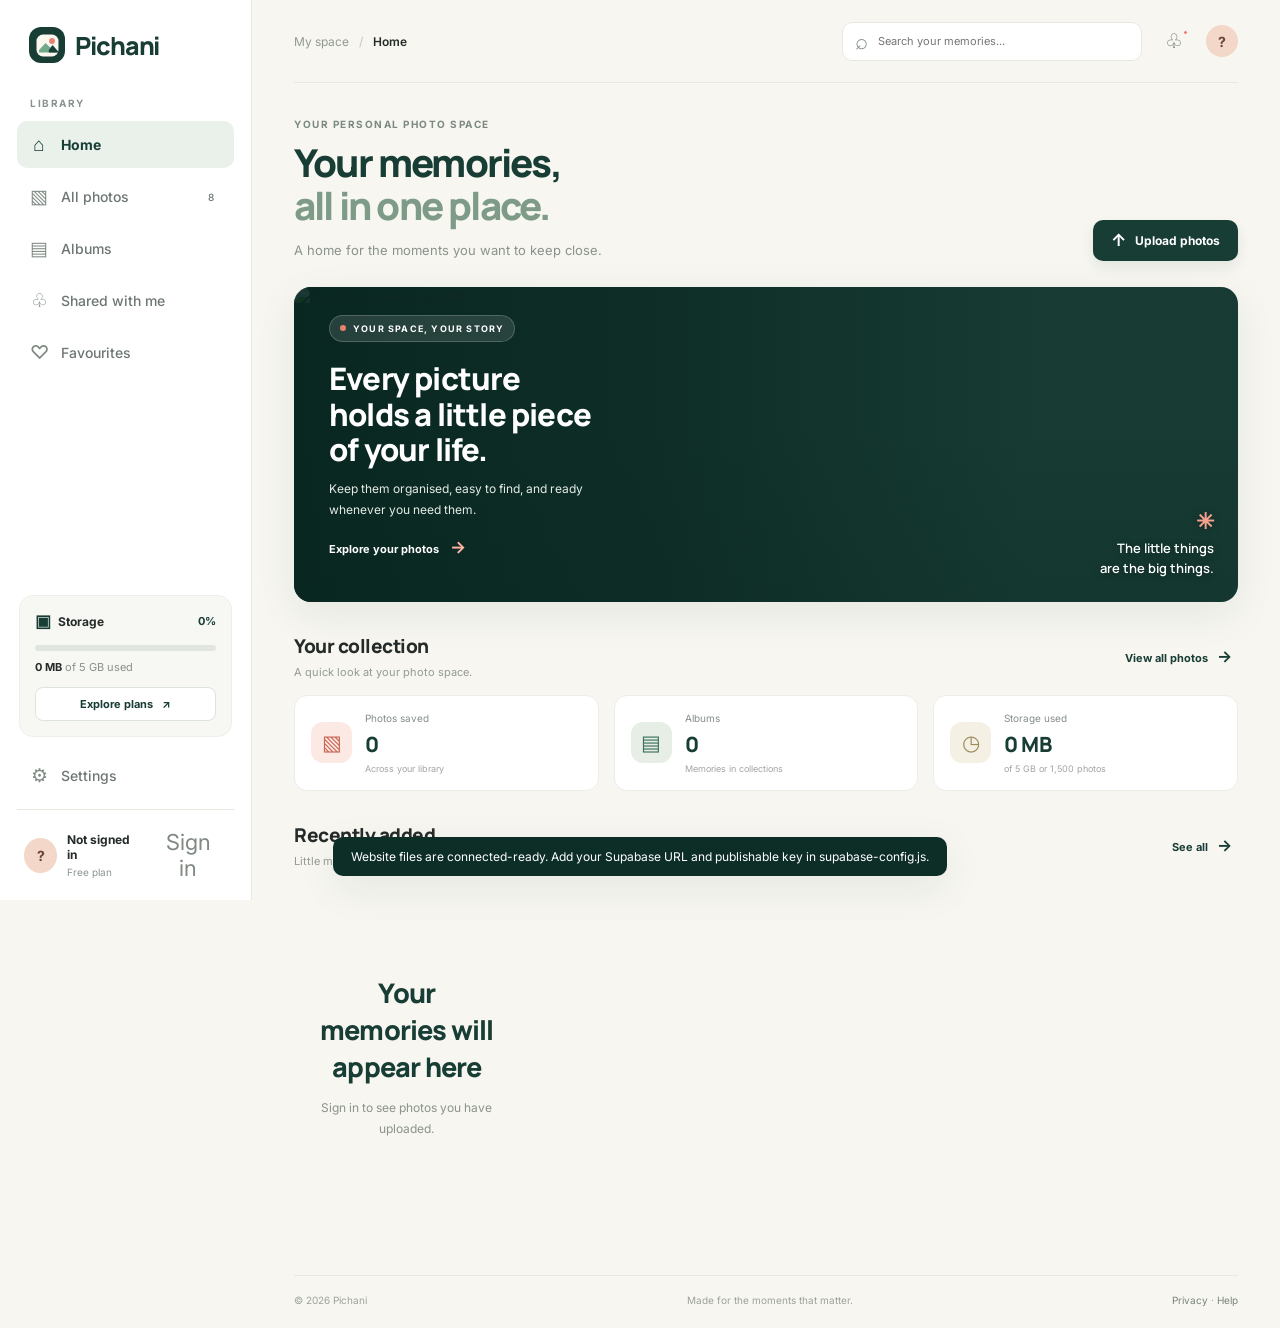
==== index.html @ f9f6217e "Add files via upload" ====
<!doctype html>
<html lang="en">
<head>
  <meta charset="utf-8">
  <meta name="viewport" content="width=device-width, initial-scale=1">
  <meta name="theme-color" content="#183D35">
  <title>Pichani — Your memories. Always within reach.</title>
  <link rel="preconnect" href="https://fonts.googleapis.com">
  <link rel="preconnect" href="https://fonts.gstatic.com" crossorigin>
  <link href="https://fonts.googleapis.com/css2?family=Inter:wght@400;500;600;700&family=Manrope:wght@500;600;700;800&display=swap" rel="stylesheet">
  <link rel="stylesheet" href="styles.css">
</head>
<body>
  <div class="app-shell">
    <aside class="sidebar" id="sidebar">
      <a class="brand" href="#" aria-label="Pichani home">
        <span class="brand-mark"><svg viewBox="0 0 48 48" aria-hidden="true"><rect x="7" y="7" width="34" height="34" rx="10" fill="#FAF7F0"/><circle cx="31" cy="17" r="4.5" fill="#E98270"/><path d="M11 31 21 20l7 7 4-4 8 10v2H11Z" fill="#6FA98A"/><path d="m26 31 6-7 8 9v2H26Z" fill="#183D35"/></svg></span>
        <span>Pichani</span>
      </a>
      <button class="mobile-close" id="closeSidebar" aria-label="Close menu">×</button>
      <div class="nav-label">LIBRARY</div>
      <nav class="nav-list" aria-label="Main navigation">
        <button class="nav-item active" data-view="home"><span>⌂</span> Home</button>
        <button class="nav-item" data-view="photos"><span>▧</span> All photos <span class="nav-count" id="photoCount">8</span></button>
        <button class="nav-item" data-view="albums"><span>▤</span> Albums</button>
        <button class="nav-item" data-view="shared"><span>♧</span> Shared with me</button>
        <button class="nav-item" data-view="favourites"><span>♡</span> Favourites</button>
      </nav>
      <div class="sidebar-spacer"></div>
      <div class="storage-card">
        <div class="storage-top"><span class="storage-icon">▣</span><span>Storage</span><span class="storage-percent" id="storagePercent">0%</span></div>
        <div class="progress"><span id="storageBar" style="width:0%"></span></div>
        <p><strong id="storageSide">0 MB</strong> of 5 GB used</p>
        <button class="upgrade-button" id="upgradeBtn">Explore plans <span>↗</span></button>
      </div>
      <button class="nav-item bottom-nav" data-view="settings"><span>⚙</span> Settings</button>
      <div class="profile">
        <div class="avatar" id="profileAvatar">?</div>
        <div class="profile-info"><strong id="profileName">Not signed in</strong><small id="profilePlan">Free plan</small></div>
        <button class="more-button" id="authButton" aria-label="Sign in or account">Sign in</button>
      </div>
    </aside>

    <main class="main">
      <header class="topbar">
        <button class="menu-button" id="menuButton" aria-label="Open menu">☰</button>
        <div class="breadcrumb"><span>My space</span><span class="crumb-divider">/</span><strong id="crumbTitle">Home</strong></div>
        <div class="top-actions">
          <label class="search-box"><span>⌕</span><input id="searchInput" type="search" placeholder="Search your memories..." aria-label="Search photos"></label>
          <button class="icon-button" aria-label="Notifications">♧<i></i></button>
          <button class="avatar small-avatar" id="topAuthButton" aria-label="Sign in or account">?</button>
        </div>
      </header>

      <section class="view active-view" id="homeView">
        <div class="welcome-row">
          <div>
            <p class="eyebrow">YOUR PERSONAL PHOTO SPACE</p>
            <h1>Your memories,<br><em>all in one place.</em></h1>
            <p class="subheading">A home for the moments you want to keep close.</p>
          </div>
          <button class="primary-button" id="uploadButton"><span>↑</span> Upload photos</button>
          <input id="fileInput" type="file" accept="image/*" multiple hidden>
        </div>

        <div class="hero-card">
          <img src="https://images.unsplash.com/photo-1470770841072-f978cf4d019e?auto=format&fit=crop&w=1600&q=85" alt="Mountain lake at sunset">
          <div class="hero-overlay"></div>
          <div class="hero-copy">
            <span class="pill"><span class="dot"></span> YOUR SPACE, YOUR STORY</span>
            <h2>Every picture<br>holds a little piece<br>of your life.</h2>
            <p>Keep them organised, easy to find, and ready whenever you need them.</p>
            <button class="hero-link" data-go="photos">Explore your photos <span>→</span></button>
          </div>
          <div class="hero-note"><span>✳</span> The little things<br>are the big things.</div>
        </div>

        <div class="section-heading">
          <div><h2>Your collection</h2><p>A quick look at your photo space.</p></div>
          <button class="text-button" data-go="photos">View all photos <span>→</span></button>
        </div>
        <div class="stats-grid">
          <article class="stat-card"><div class="stat-icon coral-icon">▧</div><div><p>Photos saved</p><strong id="savedCount">0</strong><small>Across your library</small></div></article>
          <article class="stat-card"><div class="stat-icon sage-icon">▤</div><div><p>Albums</p><strong id="albumCount">0</strong><small>Memories in collections</small></div></article>
          <article class="stat-card"><div class="stat-icon cream-icon">◷</div><div><p>Storage used</p><strong id="storageUsed">0 MB</strong><small id="storageCaption">of 5 GB or 1,500 photos</small></div></article>
        </div>

        <div class="section-heading photos-heading">
          <div><h2>Recently added</h2><p>Little moments from your latest uploads.</p></div>
          <button class="text-button" data-go="photos">See all <span>→</span></button>
        </div>
        <div class="photo-grid" id="photoGrid">
          <button class="photo-card" data-title="A quiet escape"><img src="https://images.unsplash.com/photo-1500530855697-b586d89ba3ee?auto=format&fit=crop&w=700&q=80" alt="Sunlight over a green landscape"><span class="photo-meta"><strong>A quiet escape</strong><small>Today · Travel</small></span><span class="heart">♡</span></button>
          <button class="photo-card" data-title="Golden hour"><img src="https://images.unsplash.com/photo-1470252649378-9c29740c9fa8?auto=format&fit=crop&w=700&q=80" alt="Golden sunlight over hills"><span class="photo-meta"><strong>Golden hour</strong><small>Yesterday · Nature</small></span><span class="heart">♡</span></button>
          <button class="photo-card" data-title="A day to remember"><img src="https://images.unsplash.com/photo-1511895426328-dc8714191300?auto=format&fit=crop&w=700&q=80" alt="Family enjoying time outdoors"><span class="photo-meta"><strong>A day to remember</strong><small>Oct 22 · Family</small></span><span class="heart">♡</span></button>
          <button class="photo-card" data-title="Somewhere new"><img src="https://images.unsplash.com/photo-1501785888041-af3ef285b470?auto=format&fit=crop&w=700&q=80" alt="Mountain lake and forest"><span class="photo-meta"><strong>Somewhere new</strong><small>Oct 20 · Travel</small></span><span class="heart">♡</span></button>
        </div>
      </section>

      <section class="view" id="photosView">
        <div class="page-title-row"><div><p class="eyebrow">YOUR LIBRARY</p><h1>All photos</h1><p class="subheading">Every moment, gathered together.</p></div><button class="primary-button" data-upload><span>↑</span> Upload photos</button></div>
        <div class="filter-row"><button class="filter-chip selected">All photos</button><button class="filter-chip">Favourites</button><button class="filter-chip">Recently added</button><span class="result-label" id="resultLabel">Showing 8 sample photos</span></div>
        <div class="photo-grid large-grid" id="allPhotosGrid"></div>
      </section>

      <section class="view" id="albumsView">
        <div class="page-title-row"><div><p class="eyebrow">YOUR COLLECTIONS</p><h1>Albums</h1><p class="subheading">Give every chapter of your story its own place.</p></div><button class="primary-button" id="createAlbum"><span>＋</span> New album</button></div>
        <div class="album-grid">
          <button class="album-card"><img src="https://images.unsplash.com/photo-1511895426328-dc8714191300?auto=format&fit=crop&w=800&q=80" alt="Family outdoors"><span class="album-details"><strong>Family moments</strong><small>246 photos · Updated today</small></span><span class="album-arrow">↗</span></button>
          <button class="album-card"><img src="https://images.unsplash.com/photo-1501785888041-af3ef285b470?auto=format&fit=crop&w=800&q=80" alt="Mountain travel"><span class="album-details"><strong>Travel diaries</strong><small>206 photos · Updated Oct 22</small></span><span class="album-arrow">↗</span></button>
          <button class="album-card"><img src="https://images.unsplash.com/photo-1470252649378-9c29740c9fa8?auto=format&fit=crop&w=800&q=80" alt="Sunrise in nature"><span class="album-details"><strong>Nature & quiet</strong><small>142 photos · Updated Oct 20</small></span><span class="album-arrow">↗</span></button>
          <button class="album-card"><img src="https://images.unsplash.com/photo-1519741497674-611481863552?auto=format&fit=crop&w=800&q=80" alt="Wedding flowers"><span class="album-details"><strong>Celebrations</strong><small>98 photos · Updated Oct 18</small></span><span class="album-arrow">↗</span></button>
        </div>
      </section>

      <section class="view" id="sharedView">
        <div class="empty-state"><div class="empty-art">♡</div><p class="eyebrow">SHARED MEMORIES</p><h1>Good things are better shared.</h1><p>Albums shared with you will appear here. In the full product, you'll be able to control who can view or download your shared photos.</p><button class="secondary-button" data-go="albums">Explore albums</button></div>
      </section>

      <section class="view" id="favouritesView">
        <div class="page-title-row"><div><p class="eyebrow">THE ONES YOU LOVE</p><h1>Favourites</h1><p class="subheading">Keep your most-loved moments close.</p></div></div>
        <div class="empty-state compact-empty"><div class="empty-art">♡</div><h2>Your favourites start here</h2><p>Tap the heart on a photo to save it here.</p><button class="secondary-button" data-go="photos">Browse photos</button></div>
      </section>

      <section class="view" id="settingsView">
        <div class="page-title-row"><div><p class="eyebrow">YOUR ACCOUNT</p><h1>Settings</h1><p class="subheading">Manage your account and your peace of mind.</p></div></div>
        <div class="settings-panel"><div class="settings-avatar">K</div><div class="settings-main"><h3>Kevin M.</h3><p>kevin@example.com <span class="demo-tag">DEMO PROFILE</span></p></div><button class="secondary-button" id="editProfile">Edit profile</button></div>
        <div class="settings-panel setting-line"><div class="setting-symbol">♧</div><div class="settings-main"><h3>Privacy & security</h3><p>Manage sign-in and privacy preferences.</p></div><span class="setting-chevron">→</span></div>
        <div class="settings-panel setting-line"><div class="setting-symbol">▣</div><div class="settings-main"><h3>Storage and plan</h3><p>You're on the Free plan with up to 5 GB or 1,500 photos.</p></div><button class="text-button" id="settingsPlans">View plans →</button></div>
        <div class="settings-panel setting-line"><div class="setting-symbol">⇩</div><div class="settings-main"><h3>Download your data</h3><p>In the full product, you will be able to export your photos and account data.</p></div><span class="setting-chevron">→</span></div>
      </section>

      <footer class="footer"><span>© 2026 Pichani</span><span>Made for the moments that matter.</span><span><a href="#">Privacy</a> · <a href="#">Help</a></span></footer>
    </main>
  </div>
  <div class="overlay" id="overlay"></div>
  <div class="toast" id="toast" role="status" aria-live="polite"></div>
  <dialog id="albumDialog"><form method="dialog" class="dialog-form"><button class="dialog-close" aria-label="Close">×</button><p class="eyebrow">MAKE A COLLECTION</p><h2>Create an album</h2><p>Give a group of memories a name.</p><input id="albumName" placeholder="e.g. Weekend in Naivasha" maxlength="60" required><div class="dialog-actions"><button class="secondary-button" value="cancel">Cancel</button><button class="primary-button" id="saveAlbum" value="default">Create album</button></div></form></dialog>
  <dialog id="plansDialog"><form method="dialog" class="dialog-form"><button class="dialog-close" aria-label="Close">×</button><p class="eyebrow">MORE ROOM FOR MEMORIES</p><h2>Find your space</h2><p>Paid plans and prices will be finalised after storage and operating costs are confirmed.</p><div class="plan-option"><strong>Free</strong><span>Up to 5 GB or 1,500 photos</span><b>Free</b></div><div class="plan-option"><strong>More space</strong><span>Additional storage plans</span><b>Coming soon</b></div><div class="dialog-actions"><button class="primary-button" value="close">Sounds good</button></div></form></dialog>
  <dialog id="authDialog"><form class="dialog-form" id="authForm"><button type="button" class="dialog-close" id="authClose" aria-label="Close">×</button><p class="eyebrow">YOUR PERSONAL PHOTO SPACE</p><h2 id="authTitle">Welcome to Pichani</h2><p id="authDescription">Sign in to access your private photo library from anywhere.</p><label class="auth-label" for="authEmail">Email address</label><input id="authEmail" type="email" autocomplete="email" placeholder="you@example.com" required><label class="auth-label" for="authPassword">Password</label><input id="authPassword" type="password" autocomplete="current-password" minlength="8" placeholder="At least 8 characters" required><label class="auth-label" id="authNameLabel" for="authName" hidden>Your name</label><input id="authName" hidden maxlength="80" placeholder="Your name"><p id="authMessage" class="auth-message" aria-live="polite"></p><div class="dialog-actions"><button type="button" class="secondary-button" id="authModeButton">Create account</button><button class="primary-button" id="authSubmit" type="submit">Sign in</button></div><button type="button" class="text-button" id="resetPasswordButton">Forgot password?</button></form></dialog>
  <script src="https://cdn.jsdelivr.net/npm/@supabase/supabase-js@2"></script>
  <script src="supabase-config.js"></script>
  <script src="script.js"></script>
</body>
</html>
---- styles.css ----
:root{--green:#183D35;--green-dark:#0d2d27;--cream:#FAF7F0;--coral:#E98270;--sage:#DCE8DF;--charcoal:#252B29;--muted:#78827d;--line:#e9e8e0;--white:#fff;--shadow:0 12px 40px rgba(24,61,53,.08)}*{box-sizing:border-box}body{margin:0;background:#f7f6f1;color:var(--charcoal);font-family:Inter,Arial,sans-serif;font-size:14px}button,input{font:inherit}button{cursor:pointer}button:focus-visible,input:focus-visible{outline:3px solid #e9827080;outline-offset:3px}.app-shell{min-height:100vh;display:flex}.sidebar{width:252px;flex:0 0 252px;background:#fff;border-right:1px solid var(--line);padding:27px 17px 18px;display:flex;flex-direction:column;min-height:100vh;position:sticky;top:0;height:100vh;z-index:5}.brand{display:flex;align-items:center;gap:10px;padding:0 12px 34px;text-decoration:none;color:var(--green);font:800 25px Manrope,Inter,sans-serif;letter-spacing:-1.1px}.brand-mark{width:36px;height:36px;border-radius:12px;background:var(--green);display:grid;place-items:center;overflow:hidden}.brand-mark svg{width:31px}.nav-label,.eyebrow{font-size:10px;font-weight:700;letter-spacing:1.5px;color:#8b938d}.nav-label{padding:0 13px 12px}.nav-list{display:grid;gap:5px}.nav-item{border:0;background:transparent;text-align:left;padding:12px 13px;border-radius:10px;color:#6d7771;display:flex;align-items:center;gap:13px;font-weight:500;width:100%;transition:.2s}.nav-item>span:first-child{width:18px;font-size:19px;text-align:center;color:#7f8a83}.nav-item:hover{background:#f6f7f2;color:var(--green)}.nav-item.active{background:#eaf1eb;color:var(--green);font-weight:700}.nav-item.active>span:first-child{color:var(--green)}.nav-count{margin-left:auto;background:#fff;border-radius:7px;padding:3px 7px;font-size:10px}.sidebar-spacer{flex:1}.storage-card{background:#f7f8f3;border:1px solid #edf0e9;border-radius:14px;padding:15px;margin:18px 2px 15px}.storage-top{display:flex;align-items:center;gap:7px;font-size:12px;font-weight:700}.storage-icon{color:var(--green);font-size:17px}.storage-percent{margin-left:auto;color:var(--green);font-size:11px}.progress{height:6px;background:#e1e6df;border-radius:20px;overflow:hidden;margin:14px 0 9px}.progress span{display:block;height:100%;background:var(--green);border-radius:20px}.storage-card p{margin:0 0 13px;color:#89918b;font-size:11px}.storage-card p strong{color:var(--charcoal)}.upgrade-button{width:100%;border:1px solid #dce4db;background:#fff;color:var(--green);padding:9px;border-radius:8px;font-weight:700;font-size:11px}.upgrade-button span{margin-left:6px}.bottom-nav{margin-bottom:10px}.profile{display:flex;align-items:center;gap:10px;border-top:1px solid var(--line);padding:18px 7px 0}.avatar{width:35px;height:35px;border-radius:50%;display:grid;place-items:center;background:#f3d7c8;color:#6a4436;font-weight:700;border:0}.profile-info{display:grid;gap:4px}.profile-info strong{font-size:12px}.profile-info small{color:#8c958f;font-size:10px}.more-button{margin-left:auto;background:transparent;border:0;color:#7f8982;font-size:22px}.main{min-width:0;flex:1;padding:0 42px;max-width:1800px;margin:0 auto}.topbar{height:83px;display:flex;align-items:center;justify-content:space-between;border-bottom:1px solid var(--line);gap:20px}.breadcrumb{display:flex;gap:10px;align-items:center;color:#919992;font-size:12px}.crumb-divider{color:#c4c8c2}.breadcrumb strong{color:var(--charcoal);font-weight:600}.top-actions{display:flex;align-items:center;gap:17px}.search-box{height:39px;width:min(300px,30vw);border:1px solid #e6e9e2;background:#fff;border-radius:10px;display:flex;align-items:center;padding:0 12px;gap:8px;color:#839087}.search-box span{font-size:22px}.search-box input{border:0;outline:0;background:transparent;width:100%;min-width:0;font-size:11px;color:var(--charcoal)}.icon-button{position:relative;border:0;background:transparent;font-size:20px;color:#68756d}.icon-button i{position:absolute;width:5px;height:5px;background:var(--coral);border:1px solid white;border-radius:50%;top:2px;right:1px}.small-avatar{width:32px;height:32px}.menu-button,.mobile-close{display:none}.view{display:none;padding:35px 0 25px}.active-view{display:block}.welcome-row,.page-title-row{display:flex;justify-content:space-between;align-items:flex-end;gap:20px;margin-bottom:26px}.eyebrow{margin:0 0 11px;color:#7b8980}.welcome-row h1,.page-title-row h1{font:800 clamp(31px,3vw,43px)/1.13 Manrope,Inter,sans-serif;letter-spacing:-1.8px;margin:0;color:var(--green)}.welcome-row h1 em{font-style:normal;color:#7e9b88}.subheading{color:#8a928c;font-size:13px;margin:12px 0 0;line-height:1.6}.primary-button,.secondary-button{border:0;border-radius:10px;padding:13px 18px;display:inline-flex;align-items:center;justify-content:center;gap:9px;font-weight:700;font-size:12px;transition:transform .2s,background .2s}.primary-button{background:var(--green);color:white;box-shadow:0 6px 14px #183d3517}.primary-button:hover{background:#24564a;transform:translateY(-1px)}.primary-button span{font-size:17px;line-height:12px}.secondary-button{border:1px solid #dfe5dc;color:var(--green);background:#fff}.hero-card{height:315px;border-radius:17px;overflow:hidden;position:relative;background:var(--green);box-shadow:var(--shadow)}.hero-card>img{width:100%;height:100%;object-fit:cover;object-position:center 53%;display:block}.hero-overlay{position:absolute;inset:0;background:linear-gradient(90deg,rgba(8,37,31,.91) 0%,rgba(8,37,31,.64) 38%,rgba(8,37,31,.08) 78%),linear-gradient(0deg,rgba(8,37,31,.18),transparent 55%)}.hero-copy{position:absolute;left:35px;top:28px;color:#fff;max-width:400px}.pill{display:inline-flex;align-items:center;gap:7px;background:#ffffff1e;border:1px solid #ffffff30;padding:7px 10px;border-radius:50px;font-size:9px;letter-spacing:1.2px;font-weight:700}.dot{width:6px;height:6px;background:var(--coral);border-radius:50%}.hero-copy h2{font:800 31px/1.16 Manrope,Inter,sans-serif;letter-spacing:-.8px;margin:19px 0 11px}.hero-copy p{font-size:12px;line-height:1.7;color:#e5ebe5;max-width:300px;margin:0 0 17px}.hero-link{background:transparent;border:0;padding:0;color:#fff;font-weight:700;font-size:11px}.hero-link span{color:#ffb3a3;font-size:17px;margin-left:8px}.hero-note{position:absolute;right:24px;bottom:23px;color:white;font:600 13px/1.55 Manrope;text-align:right;text-shadow:0 1px 10px #0005}.hero-note span{font-size:22px;color:#f6a08d;display:block}.section-heading{display:flex;justify-content:space-between;align-items:center;margin:31px 0 16px;gap:12px}.section-heading h2{font:800 19px Manrope;margin:0;color:var(--charcoal);letter-spacing:-.5px}.section-heading p{margin:6px 0 0;color:#939b94;font-size:11px}.text-button{background:transparent;border:0;color:var(--green);font-weight:700;font-size:11px;white-space:nowrap}.text-button span{margin-left:6px;font-size:16px}.stats-grid{display:grid;grid-template-columns:repeat(3,minmax(0,1fr));gap:15px}.stat-card{background:#fff;border:1px solid #edeee8;border-radius:13px;padding:16px;display:flex;align-items:center;gap:13px;min-width:0}.stat-icon{height:41px;width:41px;border-radius:12px;display:grid;place-items:center;font-size:21px;flex-shrink:0}.coral-icon{background:#fce9e4;color:#c96754}.sage-icon{background:#e6eee6;color:#3f725e}.cream-icon{background:#f5f0e4;color:#9d8b5f}.stat-card p{margin:0 0 6px;color:#858e87;font-size:10px}.stat-card strong{display:block;font:800 21px Manrope;color:var(--green);letter-spacing:-.5px}.stat-card small{display:block;color:#a1a7a1;font-size:9px;margin-top:5px}.photos-heading{margin-top:31px}.photo-grid{display:grid;grid-template-columns:repeat(4,minmax(0,1fr));gap:14px}.photo-card{position:relative;min-width:0;text-align:left;border:0;padding:0;background:#fff;border-radius:12px;overflow:hidden;box-shadow:0 2px 10px #1b332b08;transition:transform .2s,box-shadow .2s}.photo-card:hover{transform:translateY(-3px);box-shadow:var(--shadow)}.photo-card>img{display:block;width:100%;height:148px;object-fit:cover;background:#e6e9e2}.photo-meta{display:grid;gap:5px;padding:11px 12px 13px}.photo-meta strong{font-size:11px;color:#35423a}.photo-meta small{font-size:9px;color:#9aa19b}.heart{position:absolute;top:10px;right:10px;border-radius:50%;width:27px;height:27px;background:#ffffffdf;display:grid;place-items:center;font-size:18px;color:#55635a}.heart.liked{background:#fff0ec;color:#d65e4d}.footer{display:flex;justify-content:space-between;gap:15px;border-top:1px solid var(--line);padding:18px 0 22px;color:#9ba29c;font-size:10px}.footer a{color:#78847b;text-decoration:none}.page-title-row{align-items:center}.page-title-row .primary-button{flex-shrink:0}.filter-row{display:flex;align-items:center;gap:8px;margin-bottom:20px;flex-wrap:wrap}.filter-chip{border:1px solid #e5e8e1;background:white;color:#818b83;padding:9px 13px;border-radius:30px;font-size:10px}.filter-chip.selected{background:var(--green);color:white;border-color:var(--green)}.result-label{margin-left:auto;font-size:10px;color:#9aa19b}.large-grid{grid-template-columns:repeat(4,minmax(0,1fr))}.large-grid .photo-card>img{height:190px}.album-grid{display:grid;grid-template-columns:repeat(2,minmax(0,1fr));gap:17px}.album-card{position:relative;border:1px solid #eceee7;border-radius:14px;overflow:hidden;background:white;text-align:left;padding:0;transition:transform .2s}.album-card:hover{transform:translateY(-3px)}.album-card img{width:100%;height:190px;object-fit:cover;display:block}.album-details{display:grid;gap:6px;padding:15px 16px}.album-details strong{font:700 14px Manrope;color:var(--green)}.album-details small{color:#939b94;font-size:10px}.album-arrow{position:absolute;right:14px;bottom:17px;color:var(--green);font-size:17px}.empty-state{text-align:center;max-width:500px;margin:70px auto;padding:20px}.empty-art{width:74px;height:74px;border-radius:24px;background:#e8f0e8;display:grid;place-items:center;font-size:36px;color:var(--green);margin:0 auto 25px}.empty-state h1,.empty-state h2{font:800 27px Manrope;color:var(--green);letter-spacing:-.8px;margin:0 0 12px}.empty-state p:not(.eyebrow){color:#8a938c;line-height:1.8;font-size:12px;margin:0 auto 20px}.compact-empty{margin-top:50px}.settings-panel{display:flex;align-items:center;gap:16px;background:#fff;border:1px solid #eceee7;border-radius:13px;padding:19px;margin-bottom:12px}.settings-avatar{width:48px;height:48px;border-radius:50%;background:#f3d7c8;color:#6a4436;display:grid;place-items:center;font-size:18px;font-weight:700}.settings-main{flex:1;min-width:0}.settings-main h3{margin:0 0 6px;font:700 13px Manrope}.settings-main p{margin:0;color:#939b94;font-size:11px;line-height:1.6}.demo-tag{font-size:8px;letter-spacing:.7px;background:#f6f0df;color:#8e7944;border-radius:4px;padding:4px 6px;margin-left:5px}.setting-line{padding:17px 19px}.setting-symbol{width:35px;height:35px;border-radius:10px;background:#eef3ed;display:grid;place-items:center;color:var(--green);font-size:18px}.setting-chevron{color:#7f8d82;font-size:18px}.overlay{display:none}.toast{position:fixed;bottom:24px;left:50%;transform:translate(-50%,20px);background:var(--green-dark);color:white;padding:12px 18px;border-radius:10px;font-size:12px;box-shadow:var(--shadow);opacity:0;pointer-events:none;transition:.25s;z-index:20;max-width:calc(100vw - 30px)}.toast.show{opacity:1;transform:translate(-50%,0)}dialog{border:0;border-radius:18px;padding:0;width:min(440px,calc(100vw - 28px));box-shadow:0 24px 90px #132c2450}dialog::backdrop{background:#10251fcc;backdrop-filter:blur(3px)}.dialog-form{padding:30px;position:relative}.dialog-close{position:absolute;right:18px;top:14px;border:0;background:transparent;font-size:26px;color:#7c877f}.dialog-form h2{font:800 25px Manrope;color:var(--green);margin:0 0 10px}.dialog-form>p:not(.eyebrow){font-size:12px;line-height:1.7;color:#818b83;margin:0 0 20px}.dialog-form input{width:100%;padding:13px;border:1px solid #dfe5dc;border-radius:9px;margin:0 0 17px;outline-color:var(--coral)}.dialog-actions{display:flex;justify-content:flex-end;gap:8px;margin-top:18px}.plan-option{display:flex;align-items:center;gap:12px;border:1px solid #e7ebe4;padding:13px;border-radius:10px;margin:9px 0}.plan-option strong{color:var(--green);font-size:12px}.plan-option span{font-size:10px;color:#89938b;flex:1}.plan-option b{font-size:10px;color:#7b8d7e}.mobile-close{background:transparent;border:0;font-size:27px;color:var(--green)}
@media(min-width:1500px){.main{padding-left:55px;padding-right:55px}.hero-card{height:355px}.photo-card>img{height:170px}}
@media(max-width:1150px){.main{padding:0 25px}.sidebar{width:225px;flex-basis:225px}.photo-grid{grid-template-columns:repeat(2,minmax(0,1fr))}.photo-card>img{height:180px}.stats-grid{gap:10px}.stat-card{padding:12px;gap:9px}.stat-icon{width:35px;height:35px}.stat-card strong{font-size:18px}.large-grid{grid-template-columns:repeat(3,minmax(0,1fr))}}
@media(max-width:780px){.sidebar{position:fixed;left:-270px;top:0;bottom:0;height:100dvh;width:255px;flex-basis:255px;transition:left .25s;box-shadow:var(--shadow)}.sidebar.open{left:0}.mobile-close{display:block;position:absolute;right:17px;top:23px}.overlay.show{display:block;position:fixed;inset:0;background:#0c211b80;z-index:4}.main{padding:0 18px}.topbar{height:68px}.menu-button{display:block;border:0;background:transparent;color:var(--green);font-size:21px}.breadcrumb{margin-right:auto}.top-actions{gap:10px}.search-box{width:35vw;max-width:220px}.icon-button{display:none}.view{padding-top:27px}.welcome-row{align-items:flex-start;flex-direction:column}.welcome-row h1,.page-title-row h1{font-size:35px}.welcome-row .primary-button{align-self:flex-start}.hero-card{height:310px}.hero-copy{left:23px;top:22px}.hero-copy h2{font-size:27px}.hero-note{display:none}.stats-grid{grid-template-columns:1fr}.stat-card{padding:14px}.stat-card strong{font-size:21px}.photo-grid,.large-grid{grid-template-columns:repeat(2,minmax(0,1fr));gap:10px}.photo-card>img,.large-grid .photo-card>img{height:145px}.album-grid{grid-template-columns:1fr}.album-card img{height:180px}.page-title-row{align-items:flex-start}.page-title-row .primary-button{padding:12px;font-size:10px}.footer{flex-wrap:wrap}.footer span:nth-child(2){display:none}}
@media(max-width:430px){.main{padding:0 13px}.topbar{gap:10px}.search-box{width:42vw;padding:0 8px}.search-box input{font-size:10px}.search-box span{font-size:18px}.small-avatar{width:29px;height:29px}.welcome-row h1,.page-title-row h1{font-size:31px}.hero-card{height:330px}.hero-card>img{object-position:58% center}.hero-overlay{background:linear-gradient(90deg,rgba(8,37,31,.91),rgba(8,37,31,.55) 68%,rgba(8,37,31,.2))}.hero-copy h2{font-size:26px}.hero-copy p{max-width:260px}.section-heading h2{font-size:17px}.section-heading p{font-size:10px}.text-button{font-size:10px}.photo-card>img,.large-grid .photo-card>img{height:120px}.photo-meta{padding:9px}.photo-meta strong{font-size:10px}.photo-meta small{font-size:8px}.filter-row{gap:5px}.filter-chip{padding:8px 10px}.result-label{width:100%;margin:4px 0}.page-title-row{gap:8px}.page-title-row .primary-button{padding:10px 9px}.settings-panel{padding:13px;gap:10px}.settings-panel .secondary-button{padding:9px;font-size:10px}.demo-tag{display:table;margin:5px 0 0}.dialog-form{padding:25px 20px}}

.auth-label{display:block;font-size:11px;font-weight:700;color:#506157;margin:0 0 7px}
.auth-message{font-size:11px;line-height:1.6;color:#a54d3d;min-height:16px;margin:0 0 8px}
#authForm .text-button{margin-top:15px}
#authForm input[hidden],#authForm label[hidden]{display:none}
button:disabled{opacity:.6;cursor:wait}
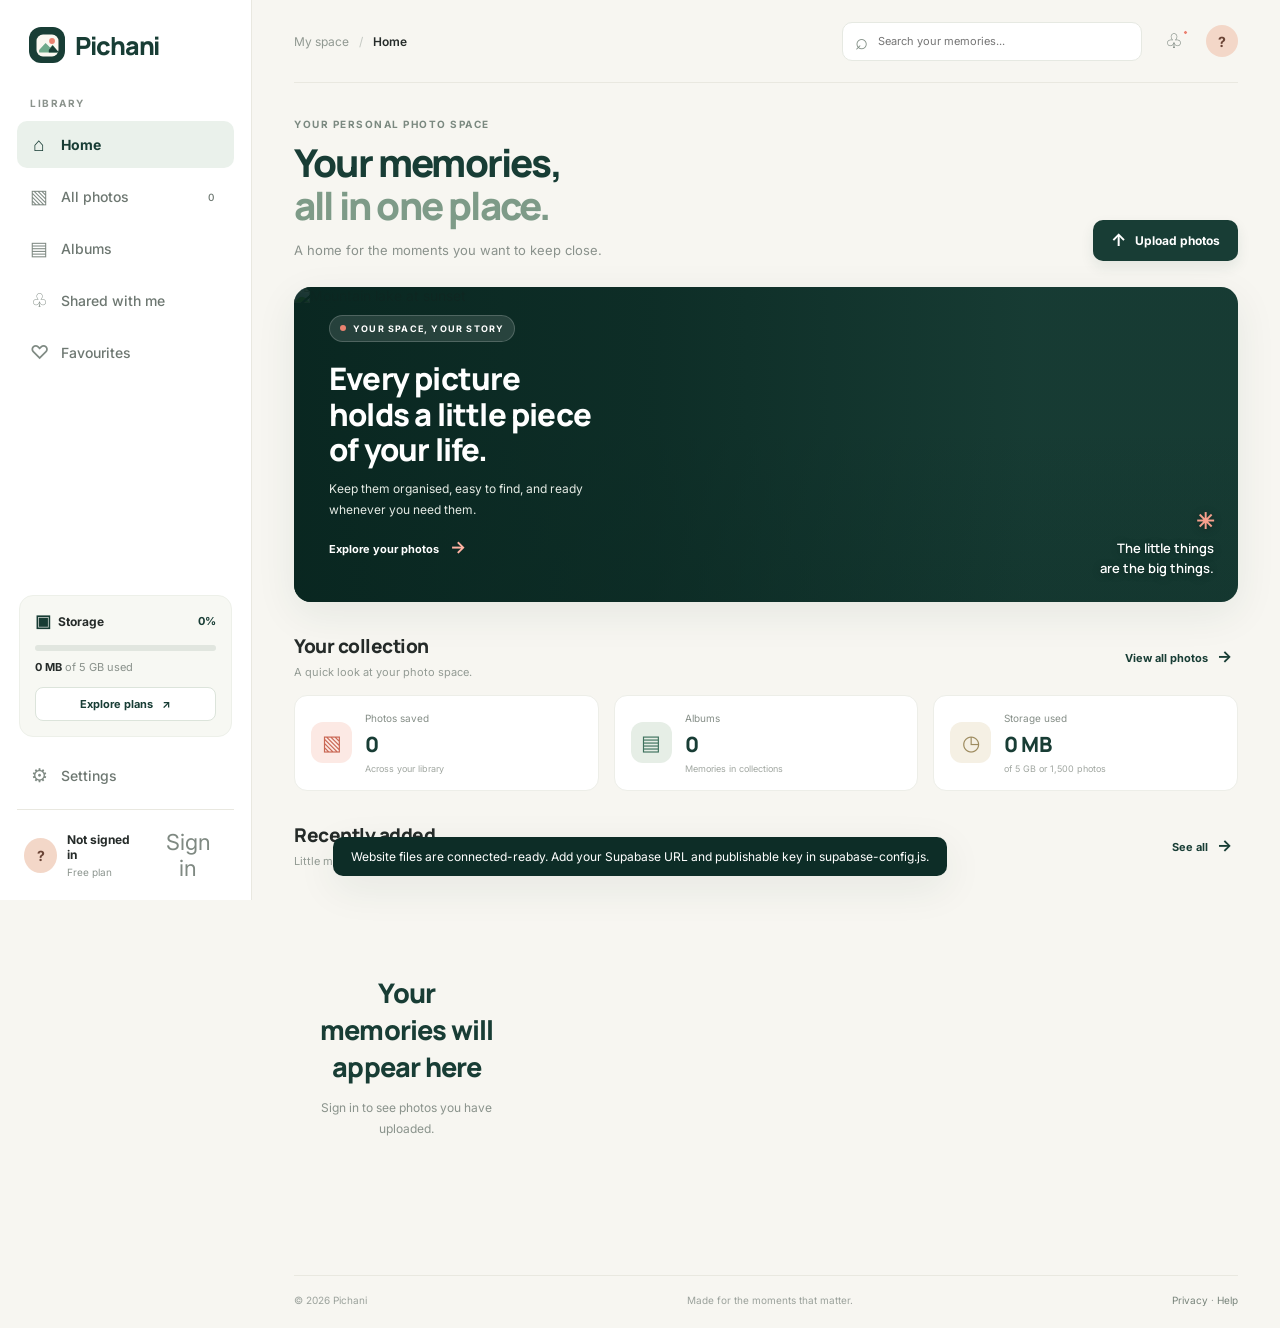
==== commit fa402189: "Fix render races, add photo viewer, recovery flow and hardening SQL - Guard library/render against s" ====
--- a/index.html
+++ b/index.html
@@ -21,7 +21,7 @@
       <div class="nav-label">LIBRARY</div>
       <nav class="nav-list" aria-label="Main navigation">
         <button class="nav-item active" data-view="home"><span>⌂</span> Home</button>
-        <button class="nav-item" data-view="photos"><span>▧</span> All photos <span class="nav-count" id="photoCount">8</span></button>
+        <button class="nav-item" data-view="photos"><span>▧</span> All photos <span class="nav-count" id="photoCount">0</span></button>
         <button class="nav-item" data-view="albums"><span>▤</span> Albums</button>
         <button class="nav-item" data-view="shared"><span>♧</span> Shared with me</button>
         <button class="nav-item" data-view="favourites"><span>♡</span> Favourites</button>
@@ -89,28 +89,18 @@
           <div><h2>Recently added</h2><p>Little moments from your latest uploads.</p></div>
           <button class="text-button" data-go="photos">See all <span>→</span></button>
         </div>
-        <div class="photo-grid" id="photoGrid">
-          <button class="photo-card" data-title="A quiet escape"><img src="https://images.unsplash.com/photo-1500530855697-b586d89ba3ee?auto=format&fit=crop&w=700&q=80" alt="Sunlight over a green landscape"><span class="photo-meta"><strong>A quiet escape</strong><small>Today · Travel</small></span><span class="heart">♡</span></button>
-          <button class="photo-card" data-title="Golden hour"><img src="https://images.unsplash.com/photo-1470252649378-9c29740c9fa8?auto=format&fit=crop&w=700&q=80" alt="Golden sunlight over hills"><span class="photo-meta"><strong>Golden hour</strong><small>Yesterday · Nature</small></span><span class="heart">♡</span></button>
-          <button class="photo-card" data-title="A day to remember"><img src="https://images.unsplash.com/photo-1511895426328-dc8714191300?auto=format&fit=crop&w=700&q=80" alt="Family enjoying time outdoors"><span class="photo-meta"><strong>A day to remember</strong><small>Oct 22 · Family</small></span><span class="heart">♡</span></button>
-          <button class="photo-card" data-title="Somewhere new"><img src="https://images.unsplash.com/photo-1501785888041-af3ef285b470?auto=format&fit=crop&w=700&q=80" alt="Mountain lake and forest"><span class="photo-meta"><strong>Somewhere new</strong><small>Oct 20 · Travel</small></span><span class="heart">♡</span></button>
-        </div>
+        <div class="photo-grid" id="photoGrid"></div>
       </section>
 
       <section class="view" id="photosView">
         <div class="page-title-row"><div><p class="eyebrow">YOUR LIBRARY</p><h1>All photos</h1><p class="subheading">Every moment, gathered together.</p></div><button class="primary-button" data-upload><span>↑</span> Upload photos</button></div>
-        <div class="filter-row"><button class="filter-chip selected">All photos</button><button class="filter-chip">Favourites</button><button class="filter-chip">Recently added</button><span class="result-label" id="resultLabel">Showing 8 sample photos</span></div>
+        <div class="filter-row"><button class="filter-chip selected">All photos</button><button class="filter-chip">Favourites</button><button class="filter-chip">Recently added</button><span class="result-label" id="resultLabel">Sign in to see your saved photos</span></div>
         <div class="photo-grid large-grid" id="allPhotosGrid"></div>
       </section>
 
       <section class="view" id="albumsView">
         <div class="page-title-row"><div><p class="eyebrow">YOUR COLLECTIONS</p><h1>Albums</h1><p class="subheading">Give every chapter of your story its own place.</p></div><button class="primary-button" id="createAlbum"><span>＋</span> New album</button></div>
-        <div class="album-grid">
-          <button class="album-card"><img src="https://images.unsplash.com/photo-1511895426328-dc8714191300?auto=format&fit=crop&w=800&q=80" alt="Family outdoors"><span class="album-details"><strong>Family moments</strong><small>246 photos · Updated today</small></span><span class="album-arrow">↗</span></button>
-          <button class="album-card"><img src="https://images.unsplash.com/photo-1501785888041-af3ef285b470?auto=format&fit=crop&w=800&q=80" alt="Mountain travel"><span class="album-details"><strong>Travel diaries</strong><small>206 photos · Updated Oct 22</small></span><span class="album-arrow">↗</span></button>
-          <button class="album-card"><img src="https://images.unsplash.com/photo-1470252649378-9c29740c9fa8?auto=format&fit=crop&w=800&q=80" alt="Sunrise in nature"><span class="album-details"><strong>Nature & quiet</strong><small>142 photos · Updated Oct 20</small></span><span class="album-arrow">↗</span></button>
-          <button class="album-card"><img src="https://images.unsplash.com/photo-1519741497674-611481863552?auto=format&fit=crop&w=800&q=80" alt="Wedding flowers"><span class="album-details"><strong>Celebrations</strong><small>98 photos · Updated Oct 18</small></span><span class="album-arrow">↗</span></button>
-        </div>
+        <div class="album-grid"></div>
       </section>
 
       <section class="view" id="sharedView">
@@ -119,12 +109,13 @@
 
       <section class="view" id="favouritesView">
         <div class="page-title-row"><div><p class="eyebrow">THE ONES YOU LOVE</p><h1>Favourites</h1><p class="subheading">Keep your most-loved moments close.</p></div></div>
-        <div class="empty-state compact-empty"><div class="empty-art">♡</div><h2>Your favourites start here</h2><p>Tap the heart on a photo to save it here.</p><button class="secondary-button" data-go="photos">Browse photos</button></div>
+        <div class="photo-grid large-grid" id="favouritesGrid"></div>
+        <div class="empty-state compact-empty" id="favouritesEmpty"><div class="empty-art">♡</div><h2>Your favourites start here</h2><p>Tap the heart on a photo to save it here.</p><button class="secondary-button" data-go="photos">Browse photos</button></div>
       </section>
 
       <section class="view" id="settingsView">
         <div class="page-title-row"><div><p class="eyebrow">YOUR ACCOUNT</p><h1>Settings</h1><p class="subheading">Manage your account and your peace of mind.</p></div></div>
-        <div class="settings-panel"><div class="settings-avatar">K</div><div class="settings-main"><h3>Kevin M.</h3><p>kevin@example.com <span class="demo-tag">DEMO PROFILE</span></p></div><button class="secondary-button" id="editProfile">Edit profile</button></div>
+        <div class="settings-panel"><div class="settings-avatar">?</div><div class="settings-main"><h3>Not signed in</h3><p>Sign in to view your account</p></div><button class="secondary-button" id="editProfile">Edit profile</button></div>
         <div class="settings-panel setting-line"><div class="setting-symbol">♧</div><div class="settings-main"><h3>Privacy & security</h3><p>Manage sign-in and privacy preferences.</p></div><span class="setting-chevron">→</span></div>
         <div class="settings-panel setting-line"><div class="setting-symbol">▣</div><div class="settings-main"><h3>Storage and plan</h3><p>You're on the Free plan with up to 5 GB or 1,500 photos.</p></div><button class="text-button" id="settingsPlans">View plans →</button></div>
         <div class="settings-panel setting-line"><div class="setting-symbol">⇩</div><div class="settings-main"><h3>Download your data</h3><p>In the full product, you will be able to export your photos and account data.</p></div><span class="setting-chevron">→</span></div>
@@ -138,7 +129,8 @@
   <dialog id="albumDialog"><form method="dialog" class="dialog-form"><button class="dialog-close" aria-label="Close">×</button><p class="eyebrow">MAKE A COLLECTION</p><h2>Create an album</h2><p>Give a group of memories a name.</p><input id="albumName" placeholder="e.g. Weekend in Naivasha" maxlength="60" required><div class="dialog-actions"><button class="secondary-button" value="cancel">Cancel</button><button class="primary-button" id="saveAlbum" value="default">Create album</button></div></form></dialog>
   <dialog id="plansDialog"><form method="dialog" class="dialog-form"><button class="dialog-close" aria-label="Close">×</button><p class="eyebrow">MORE ROOM FOR MEMORIES</p><h2>Find your space</h2><p>Paid plans and prices will be finalised after storage and operating costs are confirmed.</p><div class="plan-option"><strong>Free</strong><span>Up to 5 GB or 1,500 photos</span><b>Free</b></div><div class="plan-option"><strong>More space</strong><span>Additional storage plans</span><b>Coming soon</b></div><div class="dialog-actions"><button class="primary-button" value="close">Sounds good</button></div></form></dialog>
   <dialog id="authDialog"><form class="dialog-form" id="authForm"><button type="button" class="dialog-close" id="authClose" aria-label="Close">×</button><p class="eyebrow">YOUR PERSONAL PHOTO SPACE</p><h2 id="authTitle">Welcome to Pichani</h2><p id="authDescription">Sign in to access your private photo library from anywhere.</p><label class="auth-label" for="authEmail">Email address</label><input id="authEmail" type="email" autocomplete="email" placeholder="you@example.com" required><label class="auth-label" for="authPassword">Password</label><input id="authPassword" type="password" autocomplete="current-password" minlength="8" placeholder="At least 8 characters" required><label class="auth-label" id="authNameLabel" for="authName" hidden>Your name</label><input id="authName" hidden maxlength="80" placeholder="Your name"><p id="authMessage" class="auth-message" aria-live="polite"></p><div class="dialog-actions"><button type="button" class="secondary-button" id="authModeButton">Create account</button><button class="primary-button" id="authSubmit" type="submit">Sign in</button></div><button type="button" class="text-button" id="resetPasswordButton">Forgot password?</button></form></dialog>
-  <script src="https://cdn.jsdelivr.net/npm/@supabase/supabase-js@2"></script>
+  <dialog id="photoDialog" class="photo-dialog"><div class="viewer"><button type="button" class="dialog-close viewer-close" id="viewerClose" aria-label="Close">×</button><img id="viewerImg" alt=""><div class="viewer-bar"><div class="viewer-info"><strong id="viewerTitle"></strong><small id="viewerMeta"></small></div><div class="viewer-actions"><button type="button" class="secondary-button" id="viewerFav">♡ Favourite</button><button type="button" class="secondary-button" id="viewerDownload">Download</button><button type="button" class="secondary-button danger" id="viewerDelete">Delete</button></div></div></div></dialog>
+  <script src="https://cdn.jsdelivr.net/npm/@supabase/supabase-js@2.118.0/dist/umd/supabase.js" integrity="sha384-TcHRA3zBbn+Lexh5n+Oil4guNPOS3rjNDpGRAN46u/s/mB2IZ50ceC6TYDU2yvgK" crossorigin="anonymous"></script>
   <script src="supabase-config.js"></script>
   <script src="script.js"></script>
 </body>
--- a/styles.css
+++ b/styles.css
@@ -9,3 +9,14 @@
 #authForm .text-button{margin-top:15px}
 #authForm input[hidden],#authForm label[hidden]{display:none}
 button:disabled{opacity:.6;cursor:wait}
+.photo-card>img.img-broken{opacity:0}
+.photo-dialog{width:min(920px,calc(100vw - 24px));background:#fff}
+.viewer{position:relative;display:grid}
+.viewer>img{display:block;width:100%;max-height:72vh;object-fit:contain;background:#10251f}
+.viewer-close{z-index:2;top:10px;right:14px;color:#fff;text-shadow:0 1px 8px #0008}
+.viewer-bar{display:flex;align-items:center;justify-content:space-between;gap:14px;padding:14px 18px;flex-wrap:wrap}
+.viewer-info{display:grid;gap:4px;min-width:0}
+.viewer-info strong{font-size:12px;color:var(--green);overflow-wrap:anywhere}
+.viewer-info small{font-size:10px;color:#939b94}
+.viewer-actions{display:flex;gap:8px;flex-wrap:wrap}
+.secondary-button.danger{color:#b4412f;border-color:#f0d5cf}
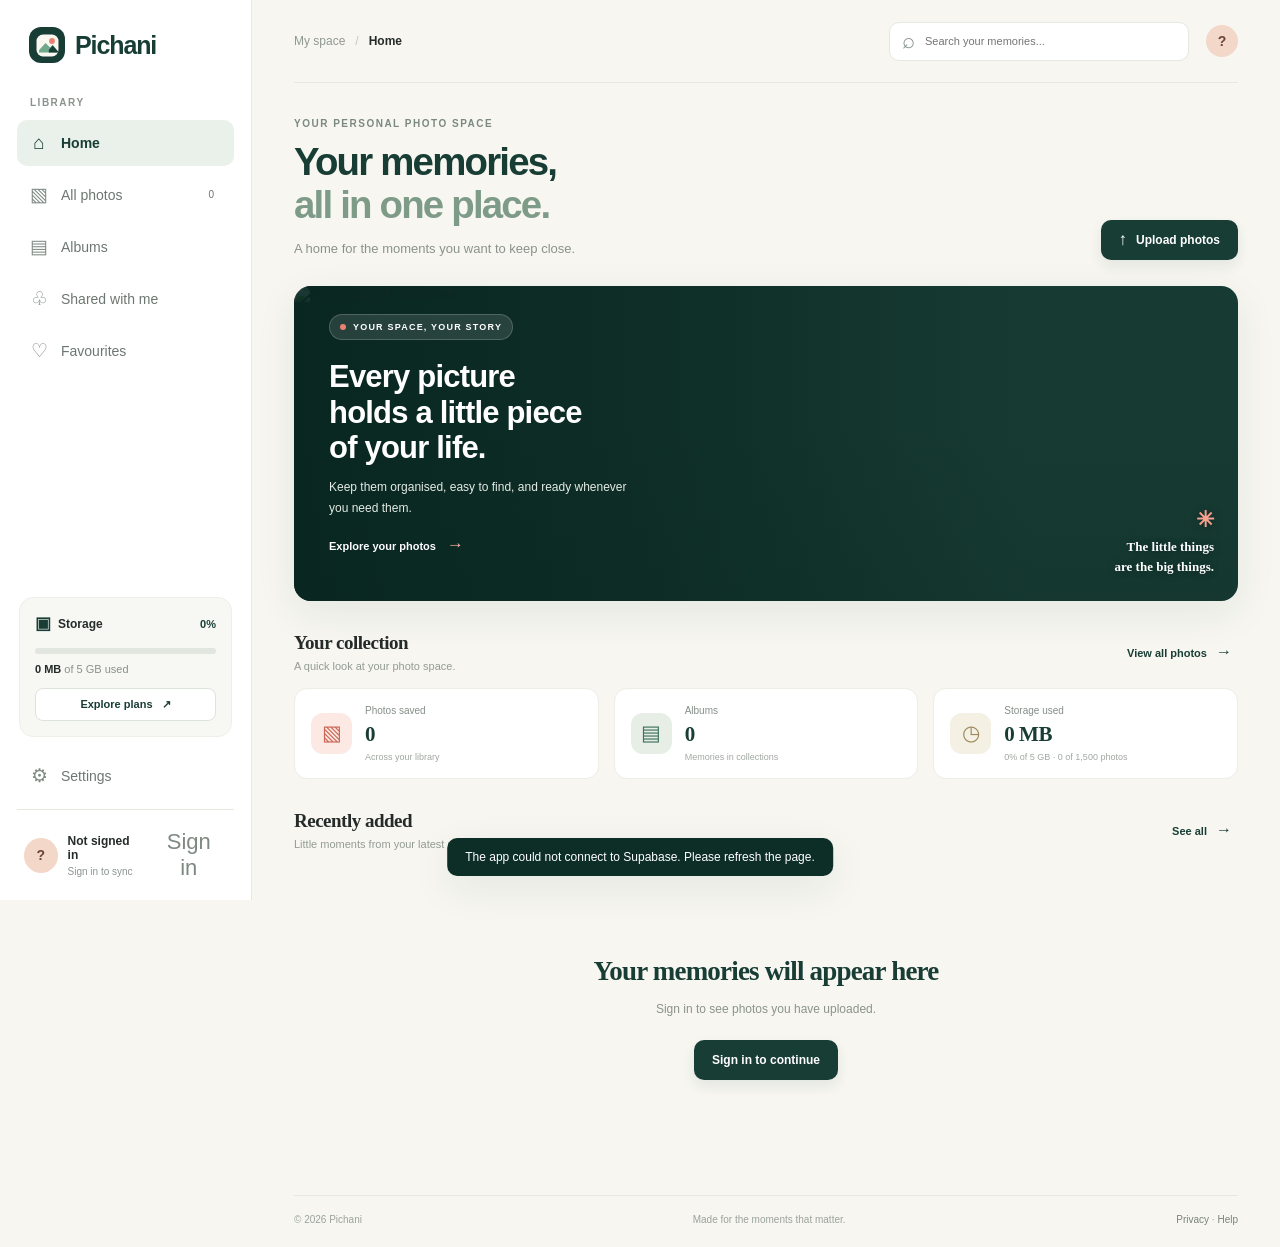
==== commit f3542935: "Preserve album, bulk-action and responsive work for review Found as uncommitted changes in the clone" ====
--- a/index.html
+++ b/index.html
@@ -4,6 +4,7 @@
   <meta charset="utf-8">
   <meta name="viewport" content="width=device-width, initial-scale=1">
   <meta name="theme-color" content="#183D35">
+  <meta http-equiv="Content-Security-Policy" content="default-src 'self'; script-src 'self' https://cdn.jsdelivr.net; style-src 'self' 'unsafe-inline' https://fonts.googleapis.com; font-src https://fonts.gstatic.com; img-src 'self' data: blob: https://*.supabase.co https://images.unsplash.com; connect-src 'self' https://mnhdrwkmnnslhtbypjxw.supabase.co wss://mnhdrwkmnnslhtbypjxw.supabase.co; object-src 'none'; base-uri 'self'; form-action 'self'">
   <title>Pichani — Your memories. Always within reach.</title>
   <link rel="preconnect" href="https://fonts.googleapis.com">
   <link rel="preconnect" href="https://fonts.gstatic.com" crossorigin>
@@ -11,43 +12,43 @@
   <link rel="stylesheet" href="styles.css">
 </head>
 <body>
+  <noscript><p style="padding:24px;font-family:sans-serif">Pichani needs JavaScript to run.</p></noscript>
   <div class="app-shell">
     <aside class="sidebar" id="sidebar">
-      <a class="brand" href="#" aria-label="Pichani home">
+      <a class="brand" href="#" aria-label="Pichani home" data-view="home">
         <span class="brand-mark"><svg viewBox="0 0 48 48" aria-hidden="true"><rect x="7" y="7" width="34" height="34" rx="10" fill="#FAF7F0"/><circle cx="31" cy="17" r="4.5" fill="#E98270"/><path d="M11 31 21 20l7 7 4-4 8 10v2H11Z" fill="#6FA98A"/><path d="m26 31 6-7 8 9v2H26Z" fill="#183D35"/></svg></span>
         <span>Pichani</span>
       </a>
       <button class="mobile-close" id="closeSidebar" aria-label="Close menu">×</button>
       <div class="nav-label">LIBRARY</div>
       <nav class="nav-list" aria-label="Main navigation">
-        <button class="nav-item active" data-view="home"><span>⌂</span> Home</button>
-        <button class="nav-item" data-view="photos"><span>▧</span> All photos <span class="nav-count" id="photoCount">0</span></button>
-        <button class="nav-item" data-view="albums"><span>▤</span> Albums</button>
-        <button class="nav-item" data-view="shared"><span>♧</span> Shared with me</button>
-        <button class="nav-item" data-view="favourites"><span>♡</span> Favourites</button>
+        <button class="nav-item active" data-view="home"><span aria-hidden="true">⌂</span> Home</button>
+        <button class="nav-item" data-view="photos"><span aria-hidden="true">▧</span> All photos <span class="nav-count" id="photoCount">0</span></button>
+        <button class="nav-item" data-view="albums"><span aria-hidden="true">▤</span> Albums</button>
+        <button class="nav-item" data-view="shared"><span aria-hidden="true">♧</span> Shared with me</button>
+        <button class="nav-item" data-view="favourites"><span aria-hidden="true">♡</span> Favourites</button>
       </nav>
       <div class="sidebar-spacer"></div>
       <div class="storage-card">
-        <div class="storage-top"><span class="storage-icon">▣</span><span>Storage</span><span class="storage-percent" id="storagePercent">0%</span></div>
-        <div class="progress"><span id="storageBar" style="width:0%"></span></div>
+        <div class="storage-top"><span class="storage-icon" aria-hidden="true">▣</span><span>Storage</span><span class="storage-percent" id="storagePercent">0%</span></div>
+        <div class="progress" role="progressbar" aria-label="Storage used" aria-valuemin="0" aria-valuemax="100" aria-valuenow="0" id="storageProgress"><span id="storageBar" style="width:0%"></span></div>
         <p><strong id="storageSide">0 MB</strong> of 5 GB used</p>
-        <button class="upgrade-button" id="upgradeBtn">Explore plans <span>↗</span></button>
+        <button class="upgrade-button" id="upgradeBtn">Explore plans <span aria-hidden="true">↗</span></button>
       </div>
-      <button class="nav-item bottom-nav" data-view="settings"><span>⚙</span> Settings</button>
+      <button class="nav-item bottom-nav" data-view="settings"><span aria-hidden="true">⚙</span> Settings</button>
       <div class="profile">
-        <div class="avatar" id="profileAvatar">?</div>
+        <div class="avatar" id="profileAvatar" aria-hidden="true">?</div>
         <div class="profile-info"><strong id="profileName">Not signed in</strong><small id="profilePlan">Free plan</small></div>
         <button class="more-button" id="authButton" aria-label="Sign in or account">Sign in</button>
       </div>
     </aside>
 
-    <main class="main">
+    <main class="main" id="main">
       <header class="topbar">
         <button class="menu-button" id="menuButton" aria-label="Open menu">☰</button>
         <div class="breadcrumb"><span>My space</span><span class="crumb-divider">/</span><strong id="crumbTitle">Home</strong></div>
         <div class="top-actions">
-          <label class="search-box"><span>⌕</span><input id="searchInput" type="search" placeholder="Search your memories..." aria-label="Search photos"></label>
-          <button class="icon-button" aria-label="Notifications">♧<i></i></button>
+          <label class="search-box"><span aria-hidden="true">⌕</span><input id="searchInput" type="search" placeholder="Search your memories..." aria-label="Search photos"></label>
           <button class="avatar small-avatar" id="topAuthButton" aria-label="Sign in or account">?</button>
         </div>
       </header>
@@ -59,8 +60,8 @@
             <h1>Your memories,<br><em>all in one place.</em></h1>
             <p class="subheading">A home for the moments you want to keep close.</p>
           </div>
-          <button class="primary-button" id="uploadButton"><span>↑</span> Upload photos</button>
-          <input id="fileInput" type="file" accept="image/*" multiple hidden>
+          <button class="primary-button" id="uploadButton"><span aria-hidden="true">↑</span> Upload photos</button>
+          <input id="fileInput" type="file" accept="image/*,.heic,.heif,.avif" multiple hidden>
         </div>
 
         <div class="hero-card">
@@ -70,68 +71,133 @@
             <span class="pill"><span class="dot"></span> YOUR SPACE, YOUR STORY</span>
             <h2>Every picture<br>holds a little piece<br>of your life.</h2>
             <p>Keep them organised, easy to find, and ready whenever you need them.</p>
-            <button class="hero-link" data-go="photos">Explore your photos <span>→</span></button>
+            <button class="hero-link" data-go="photos">Explore your photos <span aria-hidden="true">→</span></button>
           </div>
-          <div class="hero-note"><span>✳</span> The little things<br>are the big things.</div>
+          <div class="hero-note"><span aria-hidden="true">✳</span> The little things<br>are the big things.</div>
         </div>
 
         <div class="section-heading">
           <div><h2>Your collection</h2><p>A quick look at your photo space.</p></div>
-          <button class="text-button" data-go="photos">View all photos <span>→</span></button>
+          <button class="text-button" data-go="photos">View all photos <span aria-hidden="true">→</span></button>
         </div>
         <div class="stats-grid">
-          <article class="stat-card"><div class="stat-icon coral-icon">▧</div><div><p>Photos saved</p><strong id="savedCount">0</strong><small>Across your library</small></div></article>
-          <article class="stat-card"><div class="stat-icon sage-icon">▤</div><div><p>Albums</p><strong id="albumCount">0</strong><small>Memories in collections</small></div></article>
-          <article class="stat-card"><div class="stat-icon cream-icon">◷</div><div><p>Storage used</p><strong id="storageUsed">0 MB</strong><small id="storageCaption">of 5 GB or 1,500 photos</small></div></article>
+          <article class="stat-card"><div class="stat-icon coral-icon" aria-hidden="true">▧</div><div><p>Photos saved</p><strong id="savedCount">0</strong><small>Across your library</small></div></article>
+          <article class="stat-card"><div class="stat-icon sage-icon" aria-hidden="true">▤</div><div><p>Albums</p><strong id="albumCount">0</strong><small>Memories in collections</small></div></article>
+          <article class="stat-card"><div class="stat-icon cream-icon" aria-hidden="true">◷</div><div><p>Storage used</p><strong id="storageUsed">0 MB</strong><small id="storageCaption">of 5 GB or 1,500 photos</small></div></article>
         </div>
 
         <div class="section-heading photos-heading">
           <div><h2>Recently added</h2><p>Little moments from your latest uploads.</p></div>
-          <button class="text-button" data-go="photos">See all <span>→</span></button>
+          <button class="text-button" data-go="photos">See all <span aria-hidden="true">→</span></button>
         </div>
         <div class="photo-grid" id="photoGrid"></div>
       </section>
 
       <section class="view" id="photosView">
-        <div class="page-title-row"><div><p class="eyebrow">YOUR LIBRARY</p><h1>All photos</h1><p class="subheading">Every moment, gathered together.</p></div><button class="primary-button" data-upload><span>↑</span> Upload photos</button></div>
-        <div class="filter-row"><button class="filter-chip selected">All photos</button><button class="filter-chip">Favourites</button><button class="filter-chip">Recently added</button><span class="result-label" id="resultLabel">Sign in to see your saved photos</span></div>
+        <div class="page-title-row"><div><p class="eyebrow">YOUR LIBRARY</p><h1>All photos</h1><p class="subheading">Every moment, gathered together.</p></div><button class="primary-button" data-upload><span aria-hidden="true">↑</span> Upload photos</button></div>
+        <div class="filter-row">
+          <button class="filter-chip selected" data-filter="0">All photos</button>
+          <button class="filter-chip" data-filter="1">Favourites</button>
+          <button class="filter-chip" data-filter="2">Recently added</button>
+          <span class="result-label" id="resultLabel">Sign in to see your saved photos</span>
+        </div>
+        <div class="toolbar-row">
+          <label class="sort-label">Sort <select class="sort-select" aria-label="Sort photos">
+            <option value="newest">Newest added</option><option value="oldest">Oldest added</option><option value="taken">Date taken</option><option value="name">Name A–Z</option><option value="size">Largest first</option>
+          </select></label>
+          <button class="secondary-button select-toggle" type="button" data-action="toggle-select">Select</button>
+        </div>
         <div class="photo-grid large-grid" id="allPhotosGrid"></div>
       </section>
 
       <section class="view" id="albumsView">
-        <div class="page-title-row"><div><p class="eyebrow">YOUR COLLECTIONS</p><h1>Albums</h1><p class="subheading">Give every chapter of your story its own place.</p></div><button class="primary-button" id="createAlbum"><span>＋</span> New album</button></div>
-        <div class="album-grid"></div>
+        <div class="page-title-row"><div><p class="eyebrow">YOUR COLLECTIONS</p><h1>Albums</h1><p class="subheading">Give every chapter of your story its own place.</p></div><button class="primary-button" id="createAlbum"><span aria-hidden="true">＋</span> New album</button></div>
+        <div class="album-grid" id="albumGrid"></div>
+      </section>
+
+      <section class="view" id="albumView">
+        <div class="page-title-row album-head">
+          <div class="album-head-text"><p class="eyebrow">ALBUM</p><h1 id="albumTitle"></h1><p class="subheading" id="albumDesc"></p><p class="album-meta" id="albumMeta"></p></div>
+          <div class="title-actions">
+            <button class="secondary-button" type="button" data-view="albums">← Albums</button>
+            <button class="secondary-button" type="button" id="albumEdit">Edit</button>
+            <button class="secondary-button danger" type="button" id="albumDelete">Delete</button>
+            <button class="primary-button" type="button" data-upload><span aria-hidden="true">↑</span> Upload here</button>
+          </div>
+        </div>
+        <div class="toolbar-row">
+          <label class="sort-label">Sort <select class="sort-select" aria-label="Sort album photos">
+            <option value="newest">Newest added</option><option value="oldest">Oldest added</option><option value="taken">Date taken</option><option value="name">Name A–Z</option><option value="size">Largest first</option>
+          </select></label>
+          <button class="secondary-button select-toggle" type="button" data-action="toggle-select">Select</button>
+        </div>
+        <div class="photo-grid large-grid" id="albumPhotoGrid"></div>
       </section>
 
       <section class="view" id="sharedView">
-        <div class="empty-state"><div class="empty-art">♡</div><p class="eyebrow">SHARED MEMORIES</p><h1>Good things are better shared.</h1><p>Albums shared with you will appear here. In the full product, you'll be able to control who can view or download your shared photos.</p><button class="secondary-button" data-go="albums">Explore albums</button></div>
+        <div class="empty-state"><div class="empty-art" aria-hidden="true">♡</div><p class="eyebrow">SHARED MEMORIES</p><h1>Good things are better shared.</h1><p>Sharing is coming soon. Albums shared with you will appear here.</p><button class="secondary-button" data-go="albums">Explore albums</button></div>
       </section>
 
       <section class="view" id="favouritesView">
         <div class="page-title-row"><div><p class="eyebrow">THE ONES YOU LOVE</p><h1>Favourites</h1><p class="subheading">Keep your most-loved moments close.</p></div></div>
+        <div class="toolbar-row">
+          <label class="sort-label">Sort <select class="sort-select" aria-label="Sort favourites">
+            <option value="newest">Newest added</option><option value="oldest">Oldest added</option><option value="taken">Date taken</option><option value="name">Name A–Z</option><option value="size">Largest first</option>
+          </select></label>
+          <button class="secondary-button select-toggle" type="button" data-action="toggle-select">Select</button>
+        </div>
         <div class="photo-grid large-grid" id="favouritesGrid"></div>
-        <div class="empty-state compact-empty" id="favouritesEmpty"><div class="empty-art">♡</div><h2>Your favourites start here</h2><p>Tap the heart on a photo to save it here.</p><button class="secondary-button" data-go="photos">Browse photos</button></div>
+        <div class="empty-state compact-empty" id="favouritesEmpty"><div class="empty-art" aria-hidden="true">♡</div><h2>Your favourites start here</h2><p>Tap the heart on a photo to save it here.</p><button class="secondary-button" data-go="photos">Browse photos</button></div>
       </section>
 
       <section class="view" id="settingsView">
         <div class="page-title-row"><div><p class="eyebrow">YOUR ACCOUNT</p><h1>Settings</h1><p class="subheading">Manage your account and your peace of mind.</p></div></div>
-        <div class="settings-panel"><div class="settings-avatar">?</div><div class="settings-main"><h3>Not signed in</h3><p>Sign in to view your account</p></div><button class="secondary-button" id="editProfile">Edit profile</button></div>
-        <div class="settings-panel setting-line"><div class="setting-symbol">♧</div><div class="settings-main"><h3>Privacy & security</h3><p>Manage sign-in and privacy preferences.</p></div><span class="setting-chevron">→</span></div>
-        <div class="settings-panel setting-line"><div class="setting-symbol">▣</div><div class="settings-main"><h3>Storage and plan</h3><p>You're on the Free plan with up to 5 GB or 1,500 photos.</p></div><button class="text-button" id="settingsPlans">View plans →</button></div>
-        <div class="settings-panel setting-line"><div class="setting-symbol">⇩</div><div class="settings-main"><h3>Download your data</h3><p>In the full product, you will be able to export your photos and account data.</p></div><span class="setting-chevron">→</span></div>
+        <div class="settings-panel"><div class="settings-avatar" id="settingsAvatar" aria-hidden="true">?</div><div class="settings-main"><h3 id="settingsName">Not signed in</h3><p id="settingsEmail">Sign in to view your account</p></div><button class="secondary-button" id="editProfile">Edit profile</button></div>
+        <div class="settings-panel setting-line"><div class="setting-symbol" aria-hidden="true">♧</div><div class="settings-main"><h3>Privacy &amp; security</h3><p>Your photos are private and visible only to you. Change your password or sign out of this device.</p></div><div class="settings-actions"><button class="secondary-button" id="changePassword">Change password</button><button class="secondary-button" id="settingsSignOut">Sign out</button></div></div>
+        <div class="settings-panel setting-line"><div class="setting-symbol" aria-hidden="true">▣</div><div class="settings-main"><h3>Storage and plan</h3><p id="settingsStorage">You're on the Free plan with up to 5 GB or 1,500 photos.</p></div><button class="text-button" id="settingsPlans">View plans →</button></div>
+        <div class="settings-panel setting-line"><div class="setting-symbol" aria-hidden="true">⇩</div><div class="settings-main"><h3>Download your data</h3><p>Export a list of your albums and photos (names, dates, sizes) as a JSON file. To download the pictures themselves, use Select on All photos.</p></div><button class="secondary-button" id="exportData">Export</button></div>
       </section>
 
       <footer class="footer"><span>© 2026 Pichani</span><span>Made for the moments that matter.</span><span><a href="#">Privacy</a> · <a href="#">Help</a></span></footer>
     </main>
   </div>
   <div class="overlay" id="overlay"></div>
+
+  <div class="selection-bar" id="selectionBar" role="toolbar" aria-label="Selected photos" hidden>
+    <span class="sel-count" id="selCount">0 selected</span>
+    <button type="button" class="secondary-button" data-action="select-all">Select all</button>
+    <button type="button" class="secondary-button" data-action="bulk-fav">♡ Favourite</button>
+    <button type="button" class="secondary-button" data-action="bulk-move">Move</button>
+    <button type="button" class="secondary-button" data-action="bulk-download">Download</button>
+    <button type="button" class="secondary-button danger" data-action="bulk-delete">Delete</button>
+    <button type="button" class="text-button" data-action="toggle-select">Cancel</button>
+  </div>
+
+  <div class="upload-panel" id="uploadPanel" role="region" aria-label="Uploads" hidden>
+    <div class="upload-head"><strong id="uploadTitle">Uploading…</strong><button type="button" class="text-button" data-action="dismiss-uploads" id="uploadDismiss" hidden>Close</button></div>
+    <div class="progress" role="progressbar" aria-label="Upload progress" aria-valuemin="0" aria-valuemax="100" aria-valuenow="0" id="uploadProgress"><span id="uploadBar" style="width:0%"></span></div>
+    <ul class="upload-list" id="uploadList"></ul>
+    <button type="button" class="secondary-button" data-action="retry-failed" id="uploadRetry" hidden>Retry failed</button>
+  </div>
+
   <div class="toast" id="toast" role="status" aria-live="polite"></div>
-  <dialog id="albumDialog"><form method="dialog" class="dialog-form"><button class="dialog-close" aria-label="Close">×</button><p class="eyebrow">MAKE A COLLECTION</p><h2>Create an album</h2><p>Give a group of memories a name.</p><input id="albumName" placeholder="e.g. Weekend in Naivasha" maxlength="60" required><div class="dialog-actions"><button class="secondary-button" value="cancel">Cancel</button><button class="primary-button" id="saveAlbum" value="default">Create album</button></div></form></dialog>
+
+  <dialog id="albumDialog"><form class="dialog-form" id="albumForm"><button type="button" class="dialog-close" data-close aria-label="Close">×</button><p class="eyebrow" id="albumDialogEyebrow">MAKE A COLLECTION</p><h2 id="albumDialogTitle">Create an album</h2><p>Give a group of memories a name.</p><label class="auth-label" for="albumName">Album name</label><input id="albumName" placeholder="e.g. Weekend in Naivasha" maxlength="60" required><label class="auth-label" for="albumDescription">Description (optional)</label><textarea id="albumDescription" maxlength="300" rows="3" placeholder="What is this album about?"></textarea><p class="auth-message" id="albumMessage" aria-live="polite"></p><div class="dialog-actions"><button type="button" class="secondary-button" data-close>Cancel</button><button class="primary-button" id="saveAlbum" type="submit">Create album</button></div></form></dialog>
+
   <dialog id="plansDialog"><form method="dialog" class="dialog-form"><button class="dialog-close" aria-label="Close">×</button><p class="eyebrow">MORE ROOM FOR MEMORIES</p><h2>Find your space</h2><p>Paid plans and prices will be finalised after storage and operating costs are confirmed.</p><div class="plan-option"><strong>Free</strong><span>Up to 5 GB or 1,500 photos</span><b>Free</b></div><div class="plan-option"><strong>More space</strong><span>Additional storage plans</span><b>Coming soon</b></div><div class="dialog-actions"><button class="primary-button" value="close">Sounds good</button></div></form></dialog>
-  <dialog id="authDialog"><form class="dialog-form" id="authForm"><button type="button" class="dialog-close" id="authClose" aria-label="Close">×</button><p class="eyebrow">YOUR PERSONAL PHOTO SPACE</p><h2 id="authTitle">Welcome to Pichani</h2><p id="authDescription">Sign in to access your private photo library from anywhere.</p><label class="auth-label" for="authEmail">Email address</label><input id="authEmail" type="email" autocomplete="email" placeholder="you@example.com" required><label class="auth-label" for="authPassword">Password</label><input id="authPassword" type="password" autocomplete="current-password" minlength="8" placeholder="At least 8 characters" required><label class="auth-label" id="authNameLabel" for="authName" hidden>Your name</label><input id="authName" hidden maxlength="80" placeholder="Your name"><p id="authMessage" class="auth-message" aria-live="polite"></p><div class="dialog-actions"><button type="button" class="secondary-button" id="authModeButton">Create account</button><button class="primary-button" id="authSubmit" type="submit">Sign in</button></div><button type="button" class="text-button" id="resetPasswordButton">Forgot password?</button></form></dialog>
-  <dialog id="photoDialog" class="photo-dialog"><div class="viewer"><button type="button" class="dialog-close viewer-close" id="viewerClose" aria-label="Close">×</button><img id="viewerImg" alt=""><div class="viewer-bar"><div class="viewer-info"><strong id="viewerTitle"></strong><small id="viewerMeta"></small></div><div class="viewer-actions"><button type="button" class="secondary-button" id="viewerFav">♡ Favourite</button><button type="button" class="secondary-button" id="viewerDownload">Download</button><button type="button" class="secondary-button danger" id="viewerDelete">Delete</button></div></div></div></dialog>
+
+  <dialog id="authDialog"><form class="dialog-form" id="authForm"><button type="button" class="dialog-close" id="authClose" aria-label="Close">×</button><p class="eyebrow">YOUR PERSONAL PHOTO SPACE</p><h2 id="authTitle">Welcome to Pichani</h2><p id="authDescription">Sign in to access your private photo library from anywhere.</p><label class="auth-label" for="authEmail">Email address</label><input id="authEmail" type="email" autocomplete="email" placeholder="you@example.com" required><label class="auth-label" for="authPassword">Password</label><input id="authPassword" type="password" autocomplete="current-password" minlength="8" placeholder="At least 8 characters" required><label class="auth-label" id="authNameLabel" for="authName" hidden>Your name</label><input id="authName" hidden maxlength="80" placeholder="Your name" autocomplete="name"><p id="authMessage" class="auth-message" aria-live="polite"></p><div class="dialog-actions"><button type="button" class="secondary-button" id="authModeButton">Create account</button><button class="primary-button" id="authSubmit" type="submit">Sign in</button></div><button type="button" class="text-button" id="resetPasswordButton">Forgot password?</button></form></dialog>
+
+  <dialog id="profileDialog"><form class="dialog-form" id="profileForm"><button type="button" class="dialog-close" data-close aria-label="Close">×</button><p class="eyebrow">YOUR ACCOUNT</p><h2>Edit profile</h2><p>This name is shown in your sidebar and settings.</p><label class="auth-label" for="profileNameInput">Your name</label><input id="profileNameInput" maxlength="80" placeholder="Your name" autocomplete="name" required><p class="auth-message" id="profileMessage" aria-live="polite"></p><div class="dialog-actions"><button type="button" class="secondary-button" data-close>Cancel</button><button class="primary-button" id="profileSave" type="submit">Save</button></div></form></dialog>
+
+  <dialog id="moveDialog"><form class="dialog-form" id="moveForm"><button type="button" class="dialog-close" data-close aria-label="Close">×</button><p class="eyebrow">ORGANISE</p><h2 id="moveTitle">Move to album</h2><label class="auth-label" for="moveTarget">Album</label><select id="moveTarget"></select><div id="moveNewWrap" hidden><label class="auth-label" for="moveNewName">New album name</label><input id="moveNewName" maxlength="60" placeholder="e.g. Weekend in Naivasha"></div><p class="auth-message" id="moveMessage" aria-live="polite"></p><div class="dialog-actions"><button type="button" class="secondary-button" data-close>Cancel</button><button class="primary-button" id="moveSave" type="submit">Move</button></div></form></dialog>
+
+  <dialog id="confirmDialog"><form method="dialog" class="dialog-form" id="confirmForm"><p class="eyebrow" id="confirmEyebrow">PLEASE CONFIRM</p><h2 id="confirmTitle">Are you sure?</h2><p id="confirmMessage"></p><label class="check-row" id="confirmCheckRow" hidden><input type="checkbox" id="confirmCheck"><span id="confirmCheckLabel"></span></label><div class="dialog-actions"><button class="secondary-button" value="cancel" id="confirmCancel">Cancel</button><button class="primary-button" value="ok" id="confirmOk">Confirm</button></div></form></dialog>
+
+  <dialog id="photoDialog" class="photo-dialog" aria-label="Photo viewer"><div class="viewer"><button type="button" class="dialog-close viewer-close" id="viewerClose" aria-label="Close viewer">×</button><div class="viewer-stage"><button type="button" class="viewer-nav prev" id="viewerPrev" aria-label="Previous photo">‹</button><img id="viewerImg" alt=""><button type="button" class="viewer-nav next" id="viewerNext" aria-label="Next photo">›</button></div><div class="viewer-bar"><div class="viewer-info"><strong id="viewerTitle"></strong><small id="viewerMeta"></small></div><div class="viewer-actions"><button type="button" class="secondary-button" id="viewerFav">♡ Favourite</button><button type="button" class="secondary-button" id="viewerMove">Move</button><button type="button" class="secondary-button" id="viewerDownload">Download</button><button type="button" class="secondary-button danger" id="viewerDelete">Delete</button></div></div></div></dialog>
+
   <script src="https://cdn.jsdelivr.net/npm/@supabase/supabase-js@2.118.0/dist/umd/supabase.js" integrity="sha384-TcHRA3zBbn+Lexh5n+Oil4guNPOS3rjNDpGRAN46u/s/mB2IZ50ceC6TYDU2yvgK" crossorigin="anonymous"></script>
   <script src="supabase-config.js"></script>
   <script src="script.js"></script>
 </body>
-</html>+</html>
--- a/styles.css
+++ b/styles.css
@@ -1,15 +1,15 @@
- :root{--green:#183D35;--green-dark:#0d2d27;--cream:#FAF7F0;--coral:#E98270;--sage:#DCE8DF;--charcoal:#252B29;--muted:#78827d;--line:#e9e8e0;--white:#fff;--shadow:0 12px 40px rgba(24,61,53,.08)}*{box-sizing:border-box}body{margin:0;background:#f7f6f1;color:var(--charcoal);font-family:Inter,Arial,sans-serif;font-size:14px}button,input{font:inherit}button{cursor:pointer}button:focus-visible,input:focus-visible{outline:3px solid #e9827080;outline-offset:3px}.app-shell{min-height:100vh;display:flex}.sidebar{width:252px;flex:0 0 252px;background:#fff;border-right:1px solid var(--line);padding:27px 17px 18px;display:flex;flex-direction:column;min-height:100vh;position:sticky;top:0;height:100vh;z-index:5}.brand{display:flex;align-items:center;gap:10px;padding:0 12px 34px;text-decoration:none;color:var(--green);font:800 25px Manrope,Inter,sans-serif;letter-spacing:-1.1px}.brand-mark{width:36px;height:36px;border-radius:12px;background:var(--green);display:grid;place-items:center;overflow:hidden}.brand-mark svg{width:31px}.nav-label,.eyebrow{font-size:10px;font-weight:700;letter-spacing:1.5px;color:#8b938d}.nav-label{padding:0 13px 12px}.nav-list{display:grid;gap:5px}.nav-item{border:0;background:transparent;text-align:left;padding:12px 13px;border-radius:10px;color:#6d7771;display:flex;align-items:center;gap:13px;font-weight:500;width:100%;transition:.2s}.nav-item>span:first-child{width:18px;font-size:19px;text-align:center;color:#7f8a83}.nav-item:hover{background:#f6f7f2;color:var(--green)}.nav-item.active{background:#eaf1eb;color:var(--green);font-weight:700}.nav-item.active>span:first-child{color:var(--green)}.nav-count{margin-left:auto;background:#fff;border-radius:7px;padding:3px 7px;font-size:10px}.sidebar-spacer{flex:1}.storage-card{background:#f7f8f3;border:1px solid #edf0e9;border-radius:14px;padding:15px;margin:18px 2px 15px}.storage-top{display:flex;align-items:center;gap:7px;font-size:12px;font-weight:700}.storage-icon{color:var(--green);font-size:17px}.storage-percent{margin-left:auto;color:var(--green);font-size:11px}.progress{height:6px;background:#e1e6df;border-radius:20px;overflow:hidden;margin:14px 0 9px}.progress span{display:block;height:100%;background:var(--green);border-radius:20px}.storage-card p{margin:0 0 13px;color:#89918b;font-size:11px}.storage-card p strong{color:var(--charcoal)}.upgrade-button{width:100%;border:1px solid #dce4db;background:#fff;color:var(--green);padding:9px;border-radius:8px;font-weight:700;font-size:11px}.upgrade-button span{margin-left:6px}.bottom-nav{margin-bottom:10px}.profile{display:flex;align-items:center;gap:10px;border-top:1px solid var(--line);padding:18px 7px 0}.avatar{width:35px;height:35px;border-radius:50%;display:grid;place-items:center;background:#f3d7c8;color:#6a4436;font-weight:700;border:0}.profile-info{display:grid;gap:4px}.profile-info strong{font-size:12px}.profile-info small{color:#8c958f;font-size:10px}.more-button{margin-left:auto;background:transparent;border:0;color:#7f8982;font-size:22px}.main{min-width:0;flex:1;padding:0 42px;max-width:1800px;margin:0 auto}.topbar{height:83px;display:flex;align-items:center;justify-content:space-between;border-bottom:1px solid var(--line);gap:20px}.breadcrumb{display:flex;gap:10px;align-items:center;color:#919992;font-size:12px}.crumb-divider{color:#c4c8c2}.breadcrumb strong{color:var(--charcoal);font-weight:600}.top-actions{display:flex;align-items:center;gap:17px}.search-box{height:39px;width:min(300px,30vw);border:1px solid #e6e9e2;background:#fff;border-radius:10px;display:flex;align-items:center;padding:0 12px;gap:8px;color:#839087}.search-box span{font-size:22px}.search-box input{border:0;outline:0;background:transparent;width:100%;min-width:0;font-size:11px;color:var(--charcoal)}.icon-button{position:relative;border:0;background:transparent;font-size:20px;color:#68756d}.icon-button i{position:absolute;width:5px;height:5px;background:var(--coral);border:1px solid white;border-radius:50%;top:2px;right:1px}.small-avatar{width:32px;height:32px}.menu-button,.mobile-close{display:none}.view{display:none;padding:35px 0 25px}.active-view{display:block}.welcome-row,.page-title-row{display:flex;justify-content:space-between;align-items:flex-end;gap:20px;margin-bottom:26px}.eyebrow{margin:0 0 11px;color:#7b8980}.welcome-row h1,.page-title-row h1{font:800 clamp(31px,3vw,43px)/1.13 Manrope,Inter,sans-serif;letter-spacing:-1.8px;margin:0;color:var(--green)}.welcome-row h1 em{font-style:normal;color:#7e9b88}.subheading{color:#8a928c;font-size:13px;margin:12px 0 0;line-height:1.6}.primary-button,.secondary-button{border:0;border-radius:10px;padding:13px 18px;display:inline-flex;align-items:center;justify-content:center;gap:9px;font-weight:700;font-size:12px;transition:transform .2s,background .2s}.primary-button{background:var(--green);color:white;box-shadow:0 6px 14px #183d3517}.primary-button:hover{background:#24564a;transform:translateY(-1px)}.primary-button span{font-size:17px;line-height:12px}.secondary-button{border:1px solid #dfe5dc;color:var(--green);background:#fff}.hero-card{height:315px;border-radius:17px;overflow:hidden;position:relative;background:var(--green);box-shadow:var(--shadow)}.hero-card>img{width:100%;height:100%;object-fit:cover;object-position:center 53%;display:block}.hero-overlay{position:absolute;inset:0;background:linear-gradient(90deg,rgba(8,37,31,.91) 0%,rgba(8,37,31,.64) 38%,rgba(8,37,31,.08) 78%),linear-gradient(0deg,rgba(8,37,31,.18),transparent 55%)}.hero-copy{position:absolute;left:35px;top:28px;color:#fff;max-width:400px}.pill{display:inline-flex;align-items:center;gap:7px;background:#ffffff1e;border:1px solid #ffffff30;padding:7px 10px;border-radius:50px;font-size:9px;letter-spacing:1.2px;font-weight:700}.dot{width:6px;height:6px;background:var(--coral);border-radius:50%}.hero-copy h2{font:800 31px/1.16 Manrope,Inter,sans-serif;letter-spacing:-.8px;margin:19px 0 11px}.hero-copy p{font-size:12px;line-height:1.7;color:#e5ebe5;max-width:300px;margin:0 0 17px}.hero-link{background:transparent;border:0;padding:0;color:#fff;font-weight:700;font-size:11px}.hero-link span{color:#ffb3a3;font-size:17px;margin-left:8px}.hero-note{position:absolute;right:24px;bottom:23px;color:white;font:600 13px/1.55 Manrope;text-align:right;text-shadow:0 1px 10px #0005}.hero-note span{font-size:22px;color:#f6a08d;display:block}.section-heading{display:flex;justify-content:space-between;align-items:center;margin:31px 0 16px;gap:12px}.section-heading h2{font:800 19px Manrope;margin:0;color:var(--charcoal);letter-spacing:-.5px}.section-heading p{margin:6px 0 0;color:#939b94;font-size:11px}.text-button{background:transparent;border:0;color:var(--green);font-weight:700;font-size:11px;white-space:nowrap}.text-button span{margin-left:6px;font-size:16px}.stats-grid{display:grid;grid-template-columns:repeat(3,minmax(0,1fr));gap:15px}.stat-card{background:#fff;border:1px solid #edeee8;border-radius:13px;padding:16px;display:flex;align-items:center;gap:13px;min-width:0}.stat-icon{height:41px;width:41px;border-radius:12px;display:grid;place-items:center;font-size:21px;flex-shrink:0}.coral-icon{background:#fce9e4;color:#c96754}.sage-icon{background:#e6eee6;color:#3f725e}.cream-icon{background:#f5f0e4;color:#9d8b5f}.stat-card p{margin:0 0 6px;color:#858e87;font-size:10px}.stat-card strong{display:block;font:800 21px Manrope;color:var(--green);letter-spacing:-.5px}.stat-card small{display:block;color:#a1a7a1;font-size:9px;margin-top:5px}.photos-heading{margin-top:31px}.photo-grid{display:grid;grid-template-columns:repeat(4,minmax(0,1fr));gap:14px}.photo-card{position:relative;min-width:0;text-align:left;border:0;padding:0;background:#fff;border-radius:12px;overflow:hidden;box-shadow:0 2px 10px #1b332b08;transition:transform .2s,box-shadow .2s}.photo-card:hover{transform:translateY(-3px);box-shadow:var(--shadow)}.photo-card>img{display:block;width:100%;height:148px;object-fit:cover;background:#e6e9e2}.photo-meta{display:grid;gap:5px;padding:11px 12px 13px}.photo-meta strong{font-size:11px;color:#35423a}.photo-meta small{font-size:9px;color:#9aa19b}.heart{position:absolute;top:10px;right:10px;border-radius:50%;width:27px;height:27px;background:#ffffffdf;display:grid;place-items:center;font-size:18px;color:#55635a}.heart.liked{background:#fff0ec;color:#d65e4d}.footer{display:flex;justify-content:space-between;gap:15px;border-top:1px solid var(--line);padding:18px 0 22px;color:#9ba29c;font-size:10px}.footer a{color:#78847b;text-decoration:none}.page-title-row{align-items:center}.page-title-row .primary-button{flex-shrink:0}.filter-row{display:flex;align-items:center;gap:8px;margin-bottom:20px;flex-wrap:wrap}.filter-chip{border:1px solid #e5e8e1;background:white;color:#818b83;padding:9px 13px;border-radius:30px;font-size:10px}.filter-chip.selected{background:var(--green);color:white;border-color:var(--green)}.result-label{margin-left:auto;font-size:10px;color:#9aa19b}.large-grid{grid-template-columns:repeat(4,minmax(0,1fr))}.large-grid .photo-card>img{height:190px}.album-grid{display:grid;grid-template-columns:repeat(2,minmax(0,1fr));gap:17px}.album-card{position:relative;border:1px solid #eceee7;border-radius:14px;overflow:hidden;background:white;text-align:left;padding:0;transition:transform .2s}.album-card:hover{transform:translateY(-3px)}.album-card img{width:100%;height:190px;object-fit:cover;display:block}.album-details{display:grid;gap:6px;padding:15px 16px}.album-details strong{font:700 14px Manrope;color:var(--green)}.album-details small{color:#939b94;font-size:10px}.album-arrow{position:absolute;right:14px;bottom:17px;color:var(--green);font-size:17px}.empty-state{text-align:center;max-width:500px;margin:70px auto;padding:20px}.empty-art{width:74px;height:74px;border-radius:24px;background:#e8f0e8;display:grid;place-items:center;font-size:36px;color:var(--green);margin:0 auto 25px}.empty-state h1,.empty-state h2{font:800 27px Manrope;color:var(--green);letter-spacing:-.8px;margin:0 0 12px}.empty-state p:not(.eyebrow){color:#8a938c;line-height:1.8;font-size:12px;margin:0 auto 20px}.compact-empty{margin-top:50px}.settings-panel{display:flex;align-items:center;gap:16px;background:#fff;border:1px solid #eceee7;border-radius:13px;padding:19px;margin-bottom:12px}.settings-avatar{width:48px;height:48px;border-radius:50%;background:#f3d7c8;color:#6a4436;display:grid;place-items:center;font-size:18px;font-weight:700}.settings-main{flex:1;min-width:0}.settings-main h3{margin:0 0 6px;font:700 13px Manrope}.settings-main p{margin:0;color:#939b94;font-size:11px;line-height:1.6}.demo-tag{font-size:8px;letter-spacing:.7px;background:#f6f0df;color:#8e7944;border-radius:4px;padding:4px 6px;margin-left:5px}.setting-line{padding:17px 19px}.setting-symbol{width:35px;height:35px;border-radius:10px;background:#eef3ed;display:grid;place-items:center;color:var(--green);font-size:18px}.setting-chevron{color:#7f8d82;font-size:18px}.overlay{display:none}.toast{position:fixed;bottom:24px;left:50%;transform:translate(-50%,20px);background:var(--green-dark);color:white;padding:12px 18px;border-radius:10px;font-size:12px;box-shadow:var(--shadow);opacity:0;pointer-events:none;transition:.25s;z-index:20;max-width:calc(100vw - 30px)}.toast.show{opacity:1;transform:translate(-50%,0)}dialog{border:0;border-radius:18px;padding:0;width:min(440px,calc(100vw - 28px));box-shadow:0 24px 90px #132c2450}dialog::backdrop{background:#10251fcc;backdrop-filter:blur(3px)}.dialog-form{padding:30px;position:relative}.dialog-close{position:absolute;right:18px;top:14px;border:0;background:transparent;font-size:26px;color:#7c877f}.dialog-form h2{font:800 25px Manrope;color:var(--green);margin:0 0 10px}.dialog-form>p:not(.eyebrow){font-size:12px;line-height:1.7;color:#818b83;margin:0 0 20px}.dialog-form input{width:100%;padding:13px;border:1px solid #dfe5dc;border-radius:9px;margin:0 0 17px;outline-color:var(--coral)}.dialog-actions{display:flex;justify-content:flex-end;gap:8px;margin-top:18px}.plan-option{display:flex;align-items:center;gap:12px;border:1px solid #e7ebe4;padding:13px;border-radius:10px;margin:9px 0}.plan-option strong{color:var(--green);font-size:12px}.plan-option span{font-size:10px;color:#89938b;flex:1}.plan-option b{font-size:10px;color:#7b8d7e}.mobile-close{background:transparent;border:0;font-size:27px;color:var(--green)}
-@media(min-width:1500px){.main{padding-left:55px;padding-right:55px}.hero-card{height:355px}.photo-card>img{height:170px}}
-@media(max-width:1150px){.main{padding:0 25px}.sidebar{width:225px;flex-basis:225px}.photo-grid{grid-template-columns:repeat(2,minmax(0,1fr))}.photo-card>img{height:180px}.stats-grid{gap:10px}.stat-card{padding:12px;gap:9px}.stat-icon{width:35px;height:35px}.stat-card strong{font-size:18px}.large-grid{grid-template-columns:repeat(3,minmax(0,1fr))}}
-@media(max-width:780px){.sidebar{position:fixed;left:-270px;top:0;bottom:0;height:100dvh;width:255px;flex-basis:255px;transition:left .25s;box-shadow:var(--shadow)}.sidebar.open{left:0}.mobile-close{display:block;position:absolute;right:17px;top:23px}.overlay.show{display:block;position:fixed;inset:0;background:#0c211b80;z-index:4}.main{padding:0 18px}.topbar{height:68px}.menu-button{display:block;border:0;background:transparent;color:var(--green);font-size:21px}.breadcrumb{margin-right:auto}.top-actions{gap:10px}.search-box{width:35vw;max-width:220px}.icon-button{display:none}.view{padding-top:27px}.welcome-row{align-items:flex-start;flex-direction:column}.welcome-row h1,.page-title-row h1{font-size:35px}.welcome-row .primary-button{align-self:flex-start}.hero-card{height:310px}.hero-copy{left:23px;top:22px}.hero-copy h2{font-size:27px}.hero-note{display:none}.stats-grid{grid-template-columns:1fr}.stat-card{padding:14px}.stat-card strong{font-size:21px}.photo-grid,.large-grid{grid-template-columns:repeat(2,minmax(0,1fr));gap:10px}.photo-card>img,.large-grid .photo-card>img{height:145px}.album-grid{grid-template-columns:1fr}.album-card img{height:180px}.page-title-row{align-items:flex-start}.page-title-row .primary-button{padding:12px;font-size:10px}.footer{flex-wrap:wrap}.footer span:nth-child(2){display:none}}
-@media(max-width:430px){.main{padding:0 13px}.topbar{gap:10px}.search-box{width:42vw;padding:0 8px}.search-box input{font-size:10px}.search-box span{font-size:18px}.small-avatar{width:29px;height:29px}.welcome-row h1,.page-title-row h1{font-size:31px}.hero-card{height:330px}.hero-card>img{object-position:58% center}.hero-overlay{background:linear-gradient(90deg,rgba(8,37,31,.91),rgba(8,37,31,.55) 68%,rgba(8,37,31,.2))}.hero-copy h2{font-size:26px}.hero-copy p{max-width:260px}.section-heading h2{font-size:17px}.section-heading p{font-size:10px}.text-button{font-size:10px}.photo-card>img,.large-grid .photo-card>img{height:120px}.photo-meta{padding:9px}.photo-meta strong{font-size:10px}.photo-meta small{font-size:8px}.filter-row{gap:5px}.filter-chip{padding:8px 10px}.result-label{width:100%;margin:4px 0}.page-title-row{gap:8px}.page-title-row .primary-button{padding:10px 9px}.settings-panel{padding:13px;gap:10px}.settings-panel .secondary-button{padding:9px;font-size:10px}.demo-tag{display:table;margin:5px 0 0}.dialog-form{padding:25px 20px}}
+ :root{--green:#183D35;--green-dark:#0d2d27;--cream:#FAF7F0;--coral:#E98270;--sage:#DCE8DF;--charcoal:#252B29;--muted:#78827d;--line:#e9e8e0;--white:#fff;--shadow:0 12px 40px rgba(24,61,53,.08)}*{box-sizing:border-box}body{margin:0;background:#f7f6f1;color:var(--charcoal);font-family:Inter,Arial,sans-serif;font-size:14px}button,input{font:inherit}button{cursor:pointer}button:focus-visible,input:focus-visible{outline:3px solid #e9827080;outline-offset:3px}.app-shell{min-height:100vh;display:flex}.sidebar{width:252px;flex:0 0 252px;background:#fff;border-right:1px solid var(--line);padding:27px 17px 18px;display:flex;flex-direction:column;min-height:100vh;position:sticky;top:0;height:100vh;z-index:5}.brand{display:flex;align-items:center;gap:10px;padding:0 12px 34px;text-decoration:none;color:var(--green);font:800 25px Manrope,Inter,sans-serif;letter-spacing:-1.1px}.brand-mark{width:36px;height:36px;border-radius:12px;background:var(--green);display:grid;place-items:center;overflow:hidden}.brand-mark svg{width:31px}.nav-label,.eyebrow{font-size:10px;font-weight:700;letter-spacing:1.5px;color:#8b938d}.nav-label{padding:0 13px 12px}.nav-list{display:grid;gap:5px}.nav-item{border:0;background:transparent;text-align:left;padding:12px 13px;border-radius:10px;color:#6d7771;display:flex;align-items:center;gap:13px;font-weight:500;width:100%;transition:.2s}.nav-item>span:first-child{width:18px;font-size:19px;text-align:center;color:#7f8a83}.nav-item:hover{background:#f6f7f2;color:var(--green)}.nav-item.active{background:#eaf1eb;color:var(--green);font-weight:700}.nav-item.active>span:first-child{color:var(--green)}.nav-count{margin-left:auto;background:#fff;border-radius:7px;padding:3px 7px;font-size:10px}.sidebar-spacer{flex:1}.storage-card{background:#f7f8f3;border:1px solid #edf0e9;border-radius:14px;padding:15px;margin:18px 2px 15px}.storage-top{display:flex;align-items:center;gap:7px;font-size:12px;font-weight:700}.storage-icon{color:var(--green);font-size:17px}.storage-percent{margin-left:auto;color:var(--green);font-size:11px}.progress{height:6px;background:#e1e6df;border-radius:20px;overflow:hidden;margin:14px 0 9px}.progress span{display:block;height:100%;background:var(--green);border-radius:20px}.storage-card p{margin:0 0 13px;color:#89918b;font-size:11px}.storage-card p strong{color:var(--charcoal)}.upgrade-button{width:100%;border:1px solid #dce4db;background:#fff;color:var(--green);padding:9px;border-radius:8px;font-weight:700;font-size:11px}.upgrade-button span{margin-left:6px}.bottom-nav{margin-bottom:10px}.profile{display:flex;align-items:center;gap:10px;border-top:1px solid var(--line);padding:18px 7px 0}.avatar{width:35px;height:35px;border-radius:50%;display:grid;place-items:center;background:#f3d7c8;color:#6a4436;font-weight:700;border:0}.profile-info{display:grid;gap:4px}.profile-info strong{font-size:12px}.profile-info small{color:#8c958f;font-size:10px}.more-button{margin-left:auto;background:transparent;border:0;color:#7f8982;font-size:22px}.main{min-width:0;flex:1;padding:0 42px;max-width:1800px;margin:0 auto}.topbar{height:83px;display:flex;align-items:center;justify-content:space-between;border-bottom:1px solid var(--line);gap:20px}.breadcrumb{display:flex;gap:10px;align-items:center;color:#919992;font-size:12px}.crumb-divider{color:#c4c8c2}.breadcrumb strong{color:var(--charcoal);font-weight:600}.top-actions{display:flex;align-items:center;gap:17px}.search-box{height:39px;width:min(300px,30vw);border:1px solid #e6e9e2;background:#fff;border-radius:10px;display:flex;align-items:center;padding:0 12px;gap:8px;color:#839087}.search-box span{font-size:22px}.search-box input{border:0;outline:0;background:transparent;width:100%;min-width:0;font-size:11px;color:var(--charcoal)}.icon-button{position:relative;border:0;background:transparent;font-size:20px;color:#68756d}.icon-button i{position:absolute;width:5px;height:5px;background:var(--coral);border:1px solid white;border-radius:50%;top:2px;right:1px}.small-avatar{width:32px;height:32px}.menu-button,.mobile-close{display:none}.view{display:none;padding:35px 0 25px}.active-view{display:block}.welcome-row,.page-title-row{display:flex;justify-content:space-between;align-items:flex-end;gap:20px;margin-bottom:26px}.eyebrow{margin:0 0 11px;color:#7b8980}.welcome-row h1,.page-title-row h1{font:800 clamp(31px,3vw,43px)/1.13 Manrope,Inter,sans-serif;letter-spacing:-1.8px;margin:0;color:var(--green)}.welcome-row h1 em{font-style:normal;color:#7e9b88}.subheading{color:#8a928c;font-size:13px;margin:12px 0 0;line-height:1.6}.primary-button,.secondary-button{border:0;border-radius:10px;padding:13px 18px;display:inline-flex;align-items:center;justify-content:center;gap:9px;font-weight:700;font-size:12px;transition:transform .2s,background .2s}.primary-button{background:var(--green);color:white;box-shadow:0 6px 14px #183d3517}.primary-button:hover{background:#24564a;transform:translateY(-1px)}.primary-button span{font-size:17px;line-height:12px}.secondary-button{border:1px solid #dfe5dc;color:var(--green);background:#fff}.hero-card{height:315px;border-radius:17px;overflow:hidden;position:relative;background:var(--green);box-shadow:var(--shadow)}.hero-card>img{width:100%;height:100%;object-fit:cover;object-position:center 53%;display:block}.hero-overlay{position:absolute;inset:0;background:linear-gradient(90deg,rgba(8,37,31,.91) 0%,rgba(8,37,31,.64) 38%,rgba(8,37,31,.08) 78%),linear-gradient(0deg,rgba(8,37,31,.18),transparent 55%)}.hero-copy{position:absolute;left:35px;top:28px;color:#fff;max-width:400px}.pill{display:inline-flex;align-items:center;gap:7px;background:#ffffff1e;border:1px solid #ffffff30;padding:7px 10px;border-radius:50px;font-size:9px;letter-spacing:1.2px;font-weight:700}.dot{width:6px;height:6px;background:var(--coral);border-radius:50%}.hero-copy h2{font:800 31px/1.16 Manrope,Inter,sans-serif;letter-spacing:-.8px;margin:19px 0 11px}.hero-copy p{font-size:12px;line-height:1.7;color:#e5ebe5;max-width:300px;margin:0 0 17px}.hero-link{background:transparent;border:0;padding:0;color:#fff;font-weight:700;font-size:11px}.hero-link span{color:#ffb3a3;font-size:17px;margin-left:8px}.hero-note{position:absolute;right:24px;bottom:23px;color:white;font:600 13px/1.55 Manrope;text-align:right;text-shadow:0 1px 10px #0005}.hero-note span{font-size:22px;color:#f6a08d;display:block}.section-heading{display:flex;justify-content:space-between;align-items:center;margin:31px 0 16px;gap:12px}.section-heading h2{font:800 19px Manrope;margin:0;color:var(--charcoal);letter-spacing:-.5px}.section-heading p{margin:6px 0 0;color:#939b94;font-size:11px}.text-button{background:transparent;border:0;color:var(--green);font-weight:700;font-size:11px;white-space:nowrap}.text-button span{margin-left:6px;font-size:16px}.stats-grid{display:grid;grid-template-columns:repeat(3,minmax(0,1fr));gap:15px}.stat-card{background:#fff;border:1px solid #edeee8;border-radius:13px;padding:16px;display:flex;align-items:center;gap:13px;min-width:0}.stat-icon{height:41px;width:41px;border-radius:12px;display:grid;place-items:center;font-size:21px;flex-shrink:0}.coral-icon{background:#fce9e4;color:#c96754}.sage-icon{background:#e6eee6;color:#3f725e}.cream-icon{background:#f5f0e4;color:#9d8b5f}.stat-card p{margin:0 0 6px;color:#858e87;font-size:10px}.stat-card strong{display:block;font:800 21px Manrope;color:var(--green);letter-spacing:-.5px}.stat-card small{display:block;color:#a1a7a1;font-size:9px;margin-top:5px}.photos-heading{margin-top:31px}.photo-grid{display:grid;grid-template-columns:repeat(4,minmax(0,1fr));gap:14px}.photo-card{position:relative;min-width:0;text-align:left;border:0;padding:0;background:#fff;border-radius:12px;overflow:hidden;box-shadow:0 2px 10px #1b332b08;transition:transform .2s,box-shadow .2s}.photo-card:hover{transform:translateY(-3px);box-shadow:var(--shadow)}.photo-card img{display:block;width:100%;height:148px;object-fit:cover;background:#e6e9e2}.photo-meta{display:grid;gap:5px;padding:11px 12px 13px}.photo-meta strong{font-size:11px;color:#35423a}.photo-meta small{font-size:9px;color:#9aa19b}.heart{position:absolute;top:10px;right:10px;border-radius:50%;width:27px;height:27px;background:#ffffffdf;display:grid;place-items:center;font-size:18px;color:#55635a;border:0;padding:0;line-height:1}.heart.liked{background:#fff0ec;color:#d65e4d}.footer{display:flex;justify-content:space-between;gap:15px;border-top:1px solid var(--line);padding:18px 0 22px;color:#9ba29c;font-size:10px}.footer a{color:#78847b;text-decoration:none}.page-title-row{align-items:center}.page-title-row .primary-button{flex-shrink:0}.filter-row{display:flex;align-items:center;gap:8px;margin-bottom:20px;flex-wrap:wrap}.filter-chip{border:1px solid #e5e8e1;background:white;color:#818b83;padding:9px 13px;border-radius:30px;font-size:10px}.filter-chip.selected{background:var(--green);color:white;border-color:var(--green)}.result-label{margin-left:auto;font-size:10px;color:#9aa19b}.large-grid{grid-template-columns:repeat(4,minmax(0,1fr))}.large-grid .photo-card img{height:190px}.album-grid{display:grid;grid-template-columns:repeat(2,minmax(0,1fr));gap:17px}.album-card{position:relative;border:1px solid #eceee7;border-radius:14px;overflow:hidden;background:white;text-align:left;padding:0;transition:transform .2s}.album-card:hover{transform:translateY(-3px)}.album-card img{width:100%;height:190px;object-fit:cover;display:block}.album-details{display:grid;gap:6px;padding:15px 16px}.album-details strong{font:700 14px Manrope;color:var(--green)}.album-details small{color:#939b94;font-size:10px}.album-arrow{position:absolute;right:14px;bottom:17px;color:var(--green);font-size:17px}.empty-state{text-align:center;max-width:500px;margin:70px auto;padding:20px}.empty-art{width:74px;height:74px;border-radius:24px;background:#e8f0e8;display:grid;place-items:center;font-size:36px;color:var(--green);margin:0 auto 25px}.empty-state h1,.empty-state h2{font:800 27px Manrope;color:var(--green);letter-spacing:-.8px;margin:0 0 12px}.empty-state p:not(.eyebrow){color:#8a938c;line-height:1.8;font-size:12px;margin:0 auto 20px}.compact-empty{margin-top:50px}.settings-panel{display:flex;align-items:center;gap:16px;background:#fff;border:1px solid #eceee7;border-radius:13px;padding:19px;margin-bottom:12px}.settings-avatar{width:48px;height:48px;border-radius:50%;background:#f3d7c8;color:#6a4436;display:grid;place-items:center;font-size:18px;font-weight:700}.settings-main{flex:1;min-width:0}.settings-main h3{margin:0 0 6px;font:700 13px Manrope}.settings-main p{margin:0;color:#939b94;font-size:11px;line-height:1.6}.demo-tag{font-size:8px;letter-spacing:.7px;background:#f6f0df;color:#8e7944;border-radius:4px;padding:4px 6px;margin-left:5px}.setting-line{padding:17px 19px}.setting-symbol{width:35px;height:35px;border-radius:10px;background:#eef3ed;display:grid;place-items:center;color:var(--green);font-size:18px}.setting-chevron{color:#7f8d82;font-size:18px}.overlay{display:none}.toast{position:fixed;bottom:24px;left:50%;transform:translate(-50%,20px);background:var(--green-dark);color:white;padding:12px 18px;border-radius:10px;font-size:12px;box-shadow:var(--shadow);opacity:0;pointer-events:none;transition:.25s;z-index:20;max-width:calc(100vw - 30px)}.toast.show{opacity:1;transform:translate(-50%,0)}dialog{border:0;border-radius:18px;padding:0;width:min(440px,calc(100vw - 28px));box-shadow:0 24px 90px #132c2450}dialog::backdrop{background:#10251fcc;backdrop-filter:blur(3px)}.dialog-form{padding:30px;position:relative}.dialog-close{position:absolute;right:18px;top:14px;border:0;background:transparent;font-size:26px;color:#7c877f}.dialog-form h2{font:800 25px Manrope;color:var(--green);margin:0 0 10px}.dialog-form>p:not(.eyebrow){font-size:12px;line-height:1.7;color:#818b83;margin:0 0 20px}.dialog-form input{width:100%;padding:13px;border:1px solid #dfe5dc;border-radius:9px;margin:0 0 17px;outline-color:var(--coral)}.dialog-actions{display:flex;justify-content:flex-end;gap:8px;margin-top:18px}.plan-option{display:flex;align-items:center;gap:12px;border:1px solid #e7ebe4;padding:13px;border-radius:10px;margin:9px 0}.plan-option strong{color:var(--green);font-size:12px}.plan-option span{font-size:10px;color:#89938b;flex:1}.plan-option b{font-size:10px;color:#7b8d7e}.mobile-close{background:transparent;border:0;font-size:27px;color:var(--green)}
+@media(min-width:1500px){.main{padding-left:55px;padding-right:55px}.hero-card{height:355px}.photo-card img{height:170px}}
+@media(max-width:1150px){.main{padding:0 25px}.sidebar{width:225px;flex-basis:225px}.photo-grid{grid-template-columns:repeat(2,minmax(0,1fr))}.photo-card img{height:180px}.stats-grid{gap:10px}.stat-card{padding:12px;gap:9px}.stat-icon{width:35px;height:35px}.stat-card strong{font-size:18px}.large-grid{grid-template-columns:repeat(3,minmax(0,1fr))}}
+@media(max-width:780px){.sidebar{position:fixed;left:-270px;top:0;bottom:0;height:100dvh;width:255px;flex-basis:255px;transition:left .25s;box-shadow:var(--shadow)}.sidebar.open{left:0}.mobile-close{display:block;position:absolute;right:17px;top:23px}.overlay.show{display:block;position:fixed;inset:0;background:#0c211b80;z-index:4}.main{padding:0 18px}.topbar{height:68px}.menu-button{display:block;border:0;background:transparent;color:var(--green);font-size:21px}.breadcrumb{margin-right:auto}.top-actions{gap:10px}.search-box{width:35vw;max-width:220px}.icon-button{display:none}.view{padding-top:27px}.welcome-row{align-items:flex-start;flex-direction:column}.welcome-row h1,.page-title-row h1{font-size:35px}.welcome-row .primary-button{align-self:flex-start}.hero-card{height:310px}.hero-copy{left:23px;top:22px}.hero-copy h2{font-size:27px}.hero-note{display:none}.stats-grid{grid-template-columns:1fr}.stat-card{padding:14px}.stat-card strong{font-size:21px}.photo-grid,.large-grid{grid-template-columns:repeat(2,minmax(0,1fr));gap:10px}.photo-card img,.large-grid .photo-card img{height:145px}.album-grid{grid-template-columns:1fr}.album-card img{height:180px}.page-title-row{align-items:flex-start}.page-title-row .primary-button{padding:12px;font-size:10px}.footer{flex-wrap:wrap}.footer span:nth-child(2){display:none}}
+@media(max-width:430px){.main{padding:0 13px}.topbar{gap:10px}.search-box{width:42vw;padding:0 8px}.search-box input{font-size:10px}.search-box span{font-size:18px}.small-avatar{width:29px;height:29px}.welcome-row h1,.page-title-row h1{font-size:31px}.hero-card{height:330px}.hero-card>img{object-position:58% center}.hero-overlay{background:linear-gradient(90deg,rgba(8,37,31,.91),rgba(8,37,31,.55) 68%,rgba(8,37,31,.2))}.hero-copy h2{font-size:26px}.hero-copy p{max-width:260px}.section-heading h2{font-size:17px}.section-heading p{font-size:10px}.text-button{font-size:10px}.photo-card img,.large-grid .photo-card img{height:120px}.photo-meta{padding:9px}.photo-meta strong{font-size:10px}.photo-meta small{font-size:8px}.filter-row{gap:5px}.filter-chip{padding:8px 10px}.result-label{width:100%;margin:4px 0}.page-title-row{gap:8px}.page-title-row .primary-button{padding:10px 9px}.settings-panel{padding:13px;gap:10px}.settings-panel .secondary-button{padding:9px;font-size:10px}.demo-tag{display:table;margin:5px 0 0}.dialog-form{padding:25px 20px}}
 
 .auth-label{display:block;font-size:11px;font-weight:700;color:#506157;margin:0 0 7px}
 .auth-message{font-size:11px;line-height:1.6;color:#a54d3d;min-height:16px;margin:0 0 8px}
 #authForm .text-button{margin-top:15px}
 #authForm input[hidden],#authForm label[hidden]{display:none}
 button:disabled{opacity:.6;cursor:wait}
-.photo-card>img.img-broken{opacity:0}
+.photo-card img.img-broken{opacity:0}
 .photo-dialog{width:min(920px,calc(100vw - 24px));background:#fff}
 .viewer{position:relative;display:grid}
 .viewer>img{display:block;width:100%;max-height:72vh;object-fit:contain;background:#10251f}
@@ -20,3 +20,153 @@
 .viewer-info small{font-size:10px;color:#939b94}
 .viewer-actions{display:flex;gap:8px;flex-wrap:wrap}
 .secondary-button.danger{color:#b4412f;border-color:#f0d5cf}
+
+/* ===== v3: albums, selection, uploads, viewer, dialogs, responsive ===== */
+html{-webkit-text-size-adjust:100%}
+img{max-width:100%}
+a:focus-visible,select:focus-visible,textarea:focus-visible,summary:focus-visible{outline:3px solid #e9827080;outline-offset:3px}
+button:disabled{opacity:.55;cursor:not-allowed}
+.is-loading{position:relative;cursor:progress}
+.is-loading::after{content:"";width:13px;height:13px;border-radius:50%;border:2px solid currentColor;border-right-color:transparent;animation:spin .7s linear infinite;margin-left:8px;display:inline-block}
+@keyframes spin{to{transform:rotate(360deg)}}
+
+/* cards: real buttons inside a div */
+.photo-card{display:block}
+.photo-open{display:block;width:100%;padding:0;border:0;background:transparent;text-align:left;color:inherit;font:inherit;cursor:pointer}
+.photo-card img{width:100%;height:148px;object-fit:cover;background:#e6e9e2;display:block}
+.large-grid .photo-card img{height:190px}
+.img-missing{display:grid;place-items:center;width:100%;height:148px;background:#e6e9e2;color:#9aa89f;font-size:30px}
+.large-grid .img-missing{height:190px}
+img.img-broken{visibility:hidden}
+.photo-meta strong{display:block;overflow:hidden;text-overflow:ellipsis;white-space:nowrap}
+.select-box{display:none;position:absolute;top:10px;left:10px;width:24px;height:24px;border-radius:50%;border:2px solid #fff;background:#0d2d2766;color:transparent;place-items:center;font-size:14px;font-weight:700;pointer-events:none}
+.selecting .select-box{display:grid}
+.selecting .heart{display:none}
+.photo-card.selected{outline:3px solid var(--green);outline-offset:-3px}
+.photo-card.selected .select-box{background:var(--green);color:#fff;border-color:#fff}
+.skeleton{pointer-events:none}
+.sk-img{height:148px;background:linear-gradient(90deg,#e8ebe4 25%,#f2f4ee 50%,#e8ebe4 75%);background-size:200% 100%;animation:shimmer 1.3s infinite}
+.sk-line{height:10px;margin:14px 12px;width:60%;border-radius:5px;background:#e8ebe4}
+@keyframes shimmer{to{background-position:-200% 0}}
+.load-more{grid-column:1/-1;text-align:center;padding:10px 0}
+.photo-grid .empty-state{grid-column:1/-1}
+
+/* toolbars */
+.toolbar-row{display:flex;align-items:center;justify-content:space-between;gap:12px;margin:-4px 0 18px;flex-wrap:wrap}
+.sort-label{display:flex;align-items:center;gap:8px;font-size:11px;font-weight:600;color:#6d7771}
+.sort-select{border:1px solid #dfe5dc;background:#fff;border-radius:9px;padding:9px 10px;font-size:12px;color:var(--charcoal);max-width:100%}
+.toolbar-row .select-toggle{padding:9px 14px}
+.title-actions{display:flex;gap:8px;flex-wrap:wrap;justify-content:flex-end}
+.title-actions .secondary-button,.title-actions .primary-button{padding:11px 14px}
+.album-head-text{min-width:0}
+.album-head-text h1{overflow-wrap:anywhere}
+.album-meta{margin:8px 0 0;color:#939b94;font-size:11px}
+.secondary-button.danger{color:#b4412f;border-color:#f0d5cf}
+.primary-button.danger-fill{background:#b4412f}
+.primary-button.danger-fill:hover{background:#9c3626}
+
+/* album cards */
+.album-card{display:block;width:100%;font:inherit;color:inherit;cursor:pointer}
+.album-cover{display:block;width:100%;height:190px;background:linear-gradient(135deg,#dce8df,#eef3ec);overflow:hidden}
+.album-cover img{width:100%;height:100%;object-fit:cover;display:block}
+.album-cover-empty{display:grid;place-items:center;height:100%;font-size:46px;color:#7e9b88}
+.album-details strong{overflow:hidden;text-overflow:ellipsis;white-space:nowrap}
+.album-card:focus-visible{outline:3px solid #e9827080;outline-offset:3px}
+
+/* selection bar + upload panel */
+.selection-bar{position:fixed;left:50%;bottom:16px;transform:translateX(-50%);z-index:15;display:flex;align-items:center;gap:8px;flex-wrap:wrap;justify-content:center;background:#fff;border:1px solid var(--line);border-radius:14px;box-shadow:0 12px 40px rgba(24,61,53,.18);padding:10px 12px;max-width:calc(100vw - 20px)}
+.selection-bar[hidden]{display:none}
+.selection-bar .secondary-button{padding:9px 12px}
+.sel-count{font-weight:700;color:var(--green);font-size:12px;padding:0 6px}
+.has-bar .toast{bottom:96px}
+.upload-panel{position:fixed;right:16px;bottom:16px;z-index:14;width:min(340px,calc(100vw - 32px));background:#fff;border:1px solid var(--line);border-radius:14px;box-shadow:0 12px 40px rgba(24,61,53,.18);padding:14px}
+.upload-panel[hidden]{display:none}
+.upload-head{display:flex;justify-content:space-between;align-items:center;gap:8px;font-size:12px;color:var(--green)}
+.upload-panel .progress{margin:10px 0}
+.upload-list{list-style:none;margin:0 0 8px;padding:0;max-height:30vh;overflow:auto}
+.upload-item{display:flex;justify-content:space-between;gap:10px;font-size:11px;padding:5px 0;border-top:1px solid #f0f1ec}
+.up-name{overflow:hidden;text-overflow:ellipsis;white-space:nowrap;min-width:0;flex:1}
+.up-state{color:#8a938c;flex-shrink:0;max-width:55%;text-align:right}
+.upload-item.done .up-state{color:#3f725e}
+.upload-item.error .up-state{color:#b4412f}
+.has-bar .upload-panel{bottom:84px}
+
+/* dialogs */
+dialog{max-height:calc(100dvh - 24px);overflow:auto;color:var(--charcoal)}
+.dialog-form textarea,.dialog-form select{width:100%;padding:13px;border:1px solid #dfe5dc;border-radius:9px;margin:0 0 17px;font:inherit;background:#fff;color:var(--charcoal);outline-color:var(--coral)}
+.dialog-form textarea{resize:vertical;min-height:72px}
+.auth-message.ok{color:#2f6b55}
+.check-row{display:flex;align-items:flex-start;gap:10px;font-size:12px;color:#506157;margin:4px 0 8px;line-height:1.5}
+.check-row[hidden]{display:none}
+.dialog-form .check-row input{width:auto;margin:3px 0 0}
+.settings-actions{display:flex;gap:8px;flex-wrap:wrap}
+
+/* viewer */
+.photo-dialog{width:min(960px,calc(100vw - 24px));background:#fff}
+.viewer-stage{position:relative;background:#10251f;display:grid;place-items:center}
+.viewer-stage>img{display:block;width:100%;max-height:min(72vh,calc(100dvh - 170px));object-fit:contain}
+.viewer-nav{position:absolute;top:50%;transform:translateY(-50%);width:44px;height:44px;border-radius:50%;border:0;background:#ffffffd9;color:var(--green);font-size:26px;line-height:1;cursor:pointer;display:grid;place-items:center}
+.viewer-nav[hidden]{display:none}
+.viewer-nav.prev{left:10px}
+.viewer-nav.next{right:10px}
+.viewer-close{width:40px;height:40px;border-radius:50%;background:#0d2d27aa;color:#fff;font-size:24px;top:10px;right:10px;display:grid;place-items:center;line-height:1}
+
+@media(prefers-reduced-motion:reduce){*{animation-duration:.01ms!important;transition-duration:.01ms!important}}
+
+/* ===== responsive ===== */
+@media(max-width:1150px){.photo-card img{height:180px}.large-grid .photo-card img{height:170px}.img-missing,.sk-img{height:170px}}
+@media(max-width:780px){
+  .sidebar:not(.open){visibility:hidden;transition:left .25s,visibility 0s .25s}
+  .sidebar.open{visibility:visible}
+  .main{overflow-x:clip}
+  .primary-button,.secondary-button,.upgrade-button{min-height:44px}
+  .filter-chip{min-height:40px;padding:9px 14px;font-size:11px}
+  .nav-item{min-height:44px}
+  .heart{width:36px;height:36px;font-size:20px}
+  .menu-button{min-width:44px;min-height:44px;margin-left:-8px}
+  .small-avatar{width:36px;height:36px}
+  .dialog-form input,.dialog-form textarea,.dialog-form select,.search-box input{font-size:16px}
+  .page-title-row{flex-wrap:wrap}
+  .title-actions{width:100%;justify-content:flex-start}
+  .toolbar-row{justify-content:space-between}
+  .photo-card img,.large-grid .photo-card img,.img-missing,.sk-img,.large-grid .img-missing{height:140px}
+  .album-cover{height:170px}
+  .settings-panel{flex-wrap:wrap}
+  .settings-actions{width:100%}
+  .selection-bar{left:10px;right:10px;transform:none;bottom:10px;justify-content:flex-start}
+  .selection-bar .sel-count{width:100%}
+  .upload-panel{left:10px;right:10px;width:auto;bottom:10px}
+  .has-bar .upload-panel{bottom:150px}
+  .has-bar .toast{bottom:160px}
+  .viewer-bar{padding:12px 14px}
+  .viewer-actions .secondary-button{flex:1 1 calc(50% - 8px)}
+  .viewer-nav{width:40px;height:40px}
+}
+@media(max-width:430px){
+  .topbar{height:64px}
+  .search-box{width:auto;flex:1;min-width:0;max-width:none}
+  .top-actions{flex:1;min-width:0;gap:8px}
+  .breadcrumb{max-width:34vw;overflow:hidden;text-overflow:ellipsis;white-space:nowrap}
+  .breadcrumb span:first-child,.crumb-divider{display:none}
+  .photo-card img,.large-grid .photo-card img,.img-missing,.sk-img,.large-grid .img-missing{height:120px}
+  .album-cover{height:150px}
+  .hero-card{height:340px}
+  .hero-copy{left:18px;right:18px;top:20px}
+  .hero-copy h2{font-size:23px}
+  .stat-card{padding:12px}
+  .sort-label{width:100%}
+  .sort-select{flex:1}
+  .toolbar-row .select-toggle{width:100%}
+  .title-actions .secondary-button,.title-actions .primary-button{flex:1 1 auto}
+  .dialog-form{padding:22px 16px}
+  .dialog-actions{flex-wrap:wrap}
+  .dialog-actions .primary-button,.dialog-actions .secondary-button{flex:1 1 auto}
+  .selection-bar .secondary-button{flex:1 1 auto;padding:9px 8px}
+  .footer{flex-direction:column;gap:6px}
+}
+@media(max-width:340px){
+  .main{padding:0 10px}
+  .welcome-row h1,.page-title-row h1{font-size:27px}
+  .photo-grid,.large-grid{gap:8px}
+  .viewer-actions .secondary-button{flex-basis:100%}
+}
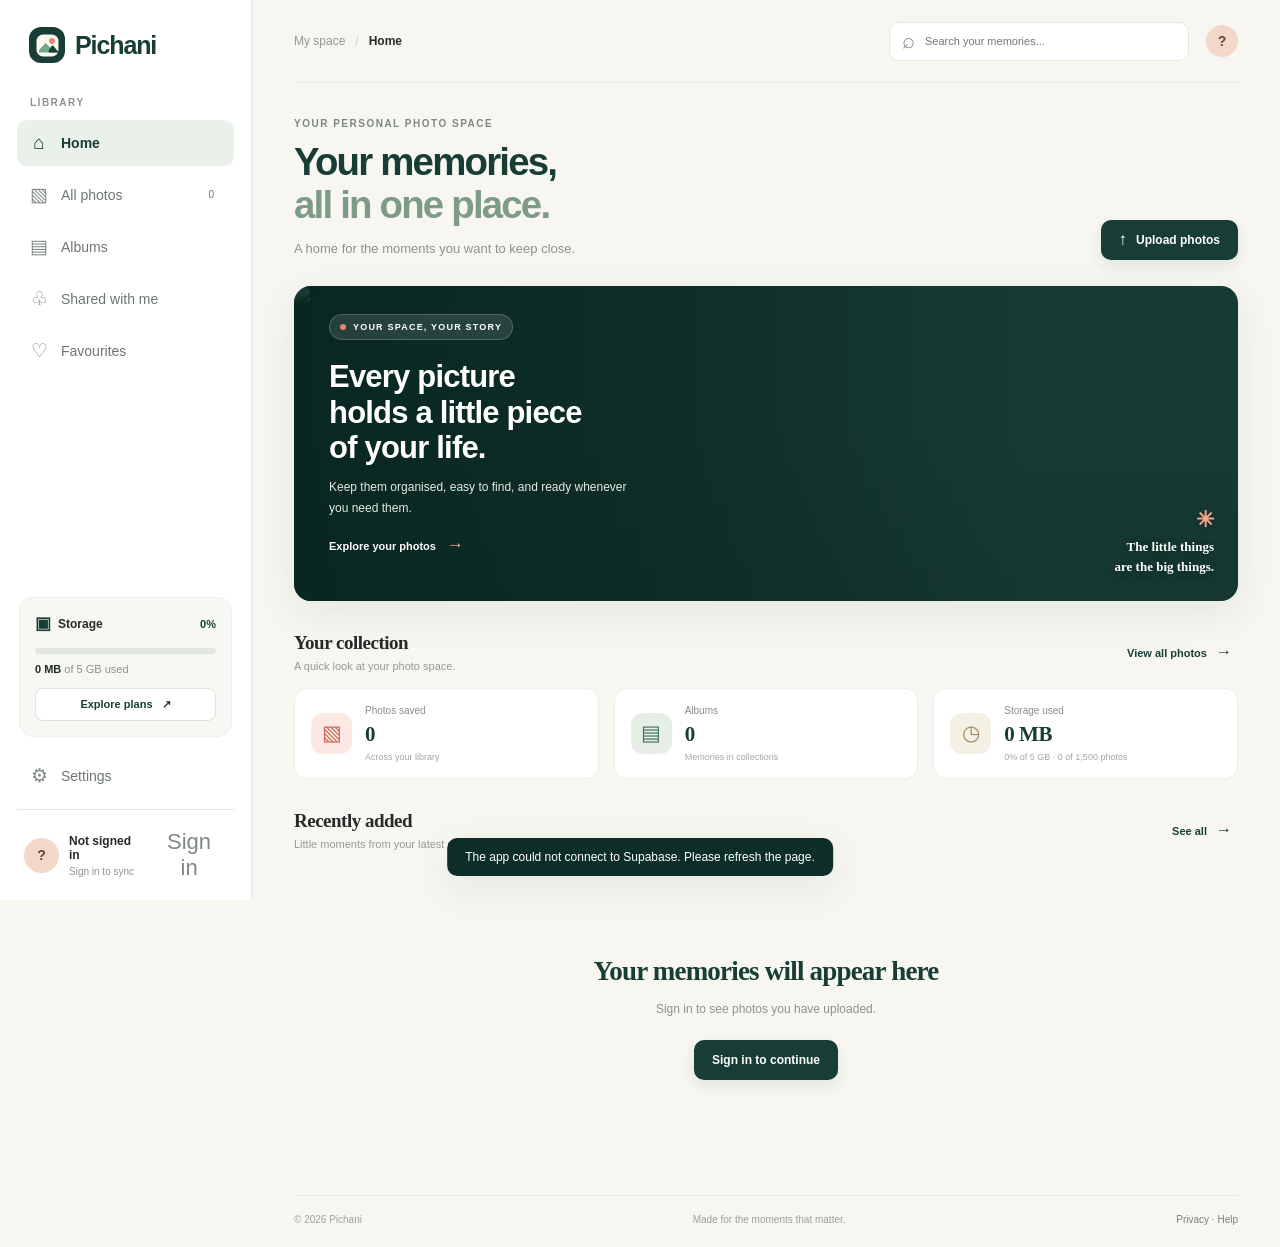
==== commit 3e324e16: "Add profile photo upload - Change photo / Remove photo buttons in the profile dialog - Photos stored" ====
--- a/index.html
+++ b/index.html
@@ -112,6 +112,10 @@
 
       <section class="view" id="albumsView">
         <div class="page-title-row"><div><p class="eyebrow">YOUR COLLECTIONS</p><h1>Albums</h1><p class="subheading">Give every chapter of your story its own place.</p></div><button class="primary-button" id="createAlbum"><span aria-hidden="true">＋</span> New album</button></div>
+        <div class="toolbar-row album-toolbar">
+          <label class="sort-label">Sort <select class="sort-select album-sort" aria-label="Sort albums"><option value="updated">Recently updated</option><option value="name">Name A–Z</option><option value="count">Most photos</option></select></label>
+          <p class="result-label" id="albumSummary" aria-live="polite"></p>
+        </div>
         <div class="album-grid" id="albumGrid"></div>
       </section>
 
@@ -135,7 +139,7 @@
       </section>
 
       <section class="view" id="sharedView">
-        <div class="empty-state"><div class="empty-art" aria-hidden="true">♡</div><p class="eyebrow">SHARED MEMORIES</p><h1>Good things are better shared.</h1><p>Sharing is coming soon. Albums shared with you will appear here.</p><button class="secondary-button" data-go="albums">Explore albums</button></div>
+        <div class="empty-state"><div class="empty-art" aria-hidden="true">♡</div><p class="eyebrow">SHARED MEMORIES</p><h1>Nothing shared with you yet</h1><p>Sharing isn’t switched on yet. Until it is, every album and photo stays private to your account. Once sharing is available, albums that others share with you will appear here.</p><button class="secondary-button" data-go="albums">Go to my albums</button></div>
       </section>
 
       <section class="view" id="favouritesView">
@@ -152,9 +156,9 @@
 
       <section class="view" id="settingsView">
         <div class="page-title-row"><div><p class="eyebrow">YOUR ACCOUNT</p><h1>Settings</h1><p class="subheading">Manage your account and your peace of mind.</p></div></div>
-        <div class="settings-panel"><div class="settings-avatar" id="settingsAvatar" aria-hidden="true">?</div><div class="settings-main"><h3 id="settingsName">Not signed in</h3><p id="settingsEmail">Sign in to view your account</p></div><button class="secondary-button" id="editProfile">Edit profile</button></div>
+        <div class="settings-panel"><div class="settings-avatar" id="settingsAvatar" aria-hidden="true">?</div><div class="settings-main"><h3 id="settingsName">Not signed in</h3><p id="settingsEmail">Sign in to view your account</p><p class="settings-since" id="settingsSince" hidden></p></div><button class="secondary-button" id="editProfile">Edit profile</button><button class="secondary-button" id="changePhoto">Change photo</button><button class="text-button" id="removePhoto" hidden>Remove photo</button><input id="avatarInput" type="file" accept="image/jpeg,image/png,image/webp" hidden></div>
         <div class="settings-panel setting-line"><div class="setting-symbol" aria-hidden="true">♧</div><div class="settings-main"><h3>Privacy &amp; security</h3><p>Your photos are private and visible only to you. Change your password or sign out of this device.</p></div><div class="settings-actions"><button class="secondary-button" id="changePassword">Change password</button><button class="secondary-button" id="settingsSignOut">Sign out</button></div></div>
-        <div class="settings-panel setting-line"><div class="setting-symbol" aria-hidden="true">▣</div><div class="settings-main"><h3>Storage and plan</h3><p id="settingsStorage">You're on the Free plan with up to 5 GB or 1,500 photos.</p></div><button class="text-button" id="settingsPlans">View plans →</button></div>
+        <div class="settings-panel setting-line"><div class="setting-symbol" aria-hidden="true">▣</div><div class="settings-main"><h3>Storage and plan</h3><p id="settingsStorage">You're on the Free plan with up to 5 GB or 1,500 photos.</p><div class="progress settings-progress" role="progressbar" aria-label="Storage used" aria-valuemin="0" aria-valuemax="100" aria-valuenow="0"><span id="settingsBar" style="width:0%"></span></div></div><button class="text-button" id="settingsPlans">View plans →</button></div>
         <div class="settings-panel setting-line"><div class="setting-symbol" aria-hidden="true">⇩</div><div class="settings-main"><h3>Download your data</h3><p>Export a list of your albums and photos (names, dates, sizes) as a JSON file. To download the pictures themselves, use Select on All photos.</p></div><button class="secondary-button" id="exportData">Export</button></div>
       </section>
 
@@ -184,7 +188,16 @@
 
   <dialog id="albumDialog"><form class="dialog-form" id="albumForm"><button type="button" class="dialog-close" data-close aria-label="Close">×</button><p class="eyebrow" id="albumDialogEyebrow">MAKE A COLLECTION</p><h2 id="albumDialogTitle">Create an album</h2><p>Give a group of memories a name.</p><label class="auth-label" for="albumName">Album name</label><input id="albumName" placeholder="e.g. Weekend in Naivasha" maxlength="60" required><label class="auth-label" for="albumDescription">Description (optional)</label><textarea id="albumDescription" maxlength="300" rows="3" placeholder="What is this album about?"></textarea><p class="auth-message" id="albumMessage" aria-live="polite"></p><div class="dialog-actions"><button type="button" class="secondary-button" data-close>Cancel</button><button class="primary-button" id="saveAlbum" type="submit">Create album</button></div></form></dialog>
 
-  <dialog id="plansDialog"><form method="dialog" class="dialog-form"><button class="dialog-close" aria-label="Close">×</button><p class="eyebrow">MORE ROOM FOR MEMORIES</p><h2>Find your space</h2><p>Paid plans and prices will be finalised after storage and operating costs are confirmed.</p><div class="plan-option"><strong>Free</strong><span>Up to 5 GB or 1,500 photos</span><b>Free</b></div><div class="plan-option"><strong>More space</strong><span>Additional storage plans</span><b>Coming soon</b></div><div class="dialog-actions"><button class="primary-button" value="close">Sounds good</button></div></form></dialog>
+  <dialog id="plansDialog"><form method="dialog" class="dialog-form plans-form"><button class="dialog-close" aria-label="Close">×</button><p class="eyebrow">MORE ROOM FOR MEMORIES</p><h2>Your plan</h2><p>You’re on the Free plan. Paid plans aren’t priced yet, so nothing is charged.</p>
+<div class="plan-usage">
+  <div class="plan-usage-row"><span>Storage</span><strong id="planStorageText">0 MB of 5 GB</strong></div>
+  <div class="progress" role="progressbar" aria-label="Storage used" aria-valuemin="0" aria-valuemax="100" aria-valuenow="0"><span id="planStorageBar" style="width:0%"></span></div>
+  <div class="plan-usage-row"><span>Photos</span><strong id="planPhotosText">0 of 1,500</strong></div>
+  <div class="progress" role="progressbar" aria-label="Photos used" aria-valuemin="0" aria-valuemax="100" aria-valuenow="0"><span id="planPhotosBar" style="width:0%"></span></div>
+</div>
+<div class="plan-option plan-current"><div><strong>Free</strong><span>Your current plan</span><ul class="plan-list"><li>5 GB of storage</li><li>1,500 photos</li><li>Albums, favourites and bulk download</li><li>Private to you</li></ul></div><b>Current</b></div>
+<div class="plan-option"><div><strong>More space</strong><span>Extra storage for bigger libraries</span><ul class="plan-list"><li>Pricing isn’t set yet</li></ul></div><b>Coming soon</b></div>
+<div class="dialog-actions"><button class="primary-button" value="close">Sounds good</button></div></form></dialog>
 
   <dialog id="authDialog"><form class="dialog-form" id="authForm"><button type="button" class="dialog-close" id="authClose" aria-label="Close">×</button><p class="eyebrow">YOUR PERSONAL PHOTO SPACE</p><h2 id="authTitle">Welcome to Pichani</h2><p id="authDescription">Sign in to access your private photo library from anywhere.</p><label class="auth-label" for="authEmail">Email address</label><input id="authEmail" type="email" autocomplete="email" placeholder="you@example.com" required><label class="auth-label" for="authPassword">Password</label><input id="authPassword" type="password" autocomplete="current-password" minlength="8" placeholder="At least 8 characters" required><label class="auth-label" id="authNameLabel" for="authName" hidden>Your name</label><input id="authName" hidden maxlength="80" placeholder="Your name" autocomplete="name"><p id="authMessage" class="auth-message" aria-live="polite"></p><div class="dialog-actions"><button type="button" class="secondary-button" id="authModeButton">Create account</button><button class="primary-button" id="authSubmit" type="submit">Sign in</button></div><button type="button" class="text-button" id="resetPasswordButton">Forgot password?</button></form></dialog>
 
--- a/styles.css
+++ b/styles.css
@@ -170,3 +170,22 @@
   .photo-grid,.large-grid{gap:8px}
   .viewer-actions .secondary-button{flex-basis:100%}
 }
+.album-toolbar{margin-bottom:16px}
+.album-toolbar .result-label{margin:0 0 0 auto}
+.plans-form{max-height:calc(100dvh - 40px);overflow:auto}
+.plan-usage{display:grid;gap:8px;margin:16px 0 4px}
+.plan-usage-row{display:flex;justify-content:space-between;gap:10px;font-size:11px;color:#6b756f}
+.plan-usage-row strong{color:var(--green)}
+.plan-option{flex-wrap:wrap;align-items:flex-start}
+.plan-option>div{flex:1;min-width:0;display:grid;gap:3px}
+.plan-option>div span{flex:none}
+.plan-option b{align-self:center}
+.plan-current{border-color:#bcd3c4;background:#f5faf6}
+.plan-list{margin:6px 0 0;padding-left:16px;color:#78827d;font-size:11px;line-height:1.6}
+.settings-progress{margin:10px 0 0;max-width:320px}
+.settings-since{margin:4px 0 0;font-size:10px;color:#9aa19b}
+.avatar-img{position:absolute;inset:0;width:100%;height:100%;border-radius:50%;object-fit:cover;display:block}
+.avatar{position:relative;overflow:hidden;flex:none}
+.small-avatar{overflow:hidden}
+.settings-avatar{overflow:hidden}
+
